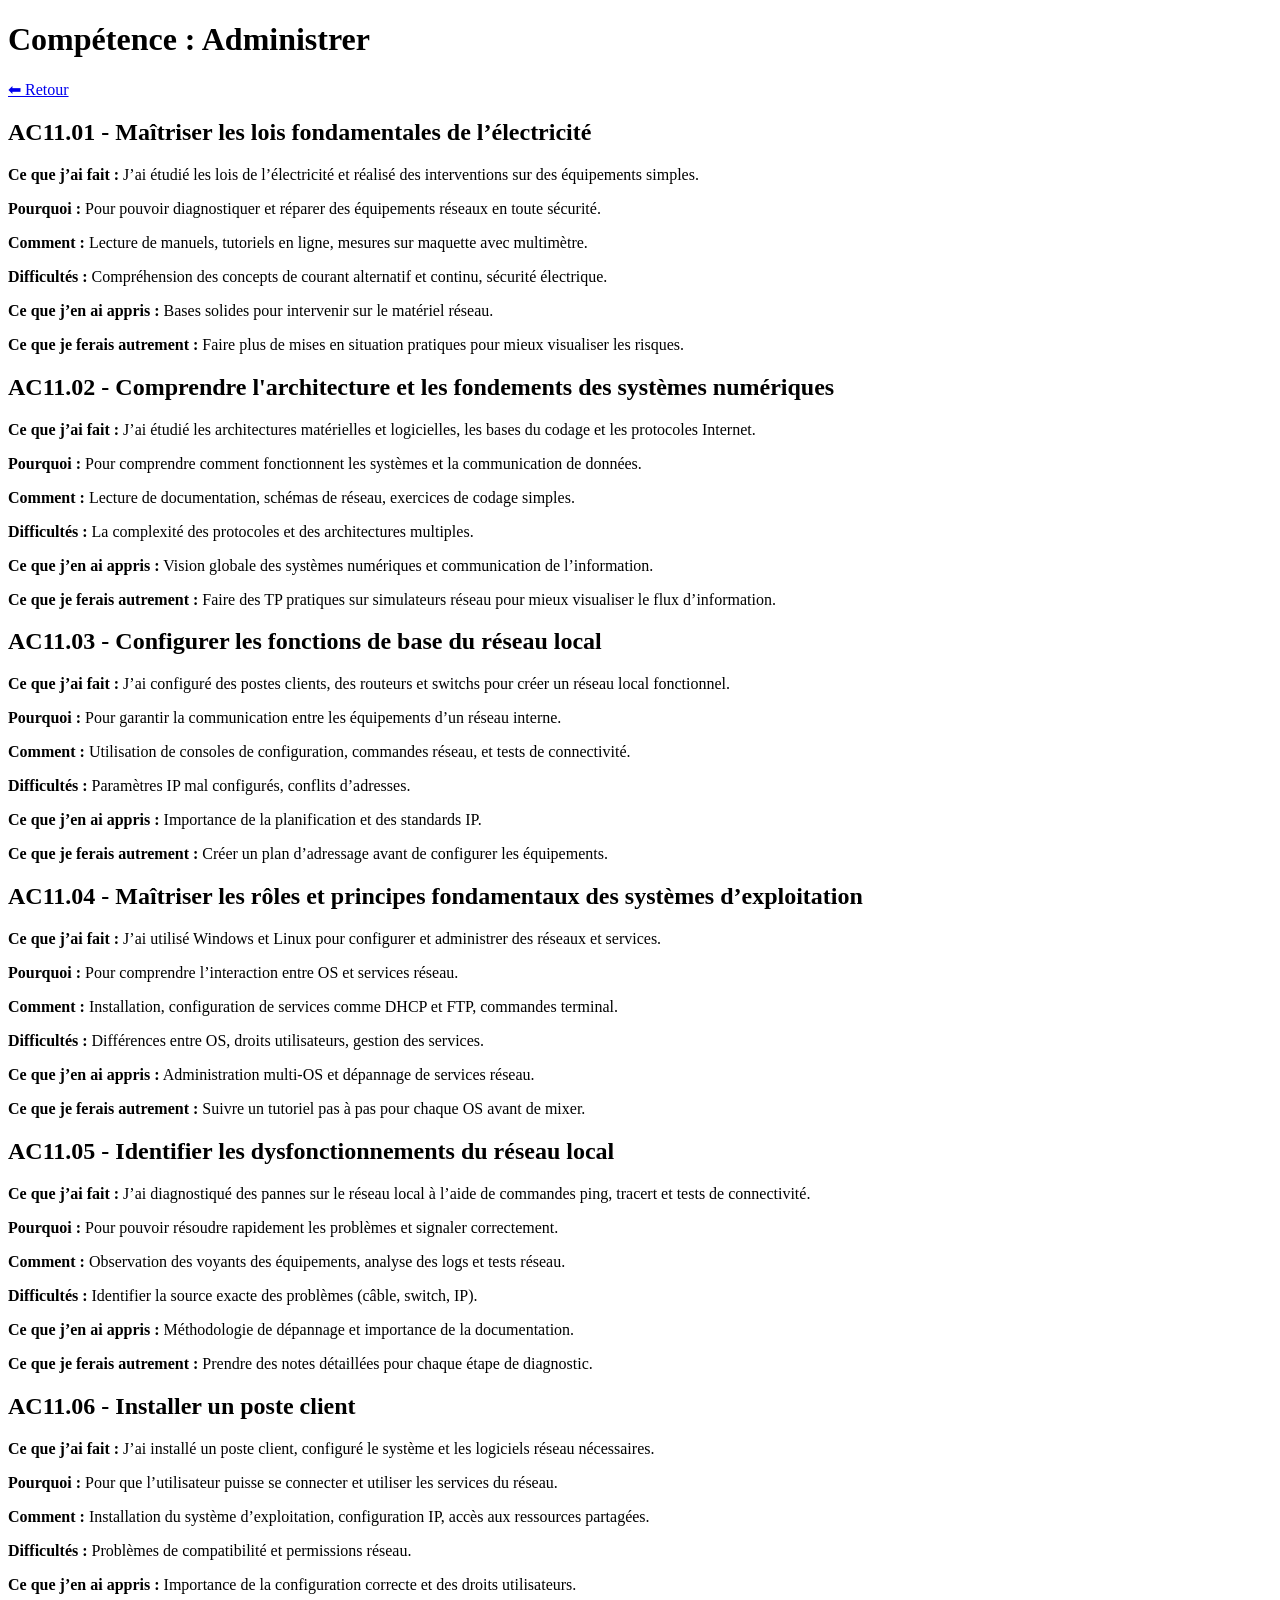
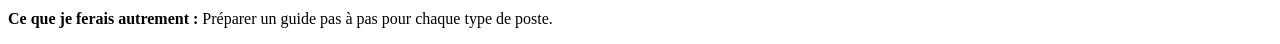
==== administrer.html @ 95183f0b "ouieft" ====
<!DOCTYPE html>
<html lang="fr">
<head>
<meta charset="UTF-8">
<title>Administrer</title>
<link rel="stylesheet" href="ac-style.css">
</head>
<body>

<!-- Bulles décoratives flottantes -->
<div class="side-bubble side-bubble1"></div>
<div class="side-bubble side-bubble2"></div>
<div class="side-bubble side-bubble3"></div>
<div class="side-bubble side-bubble4"></div>

<header>
    <h1>Compétence : Administrer</h1>
</header>

<a href="index.html" class="back">⬅ Retour</a>

<div class="container">

    <div class="ac" onclick="toggleAC(this)">
        <h2>AC11.01 - Maîtriser les lois fondamentales de l’électricité</h2>
        <div class="ac-content">
            <p><b>Ce que j’ai fait :</b> J’ai étudié les lois de l’électricité et réalisé des interventions sur des équipements simples.</p>
            <p><b>Pourquoi :</b> Pour pouvoir diagnostiquer et réparer des équipements réseaux en toute sécurité.</p>
            <p><b>Comment :</b> Lecture de manuels, tutoriels en ligne, mesures sur maquette avec multimètre.</p>
            <p><b>Difficultés :</b> Compréhension des concepts de courant alternatif et continu, sécurité électrique.</p>
            <p><b>Ce que j’en ai appris :</b> Bases solides pour intervenir sur le matériel réseau.</p>
            <p><b>Ce que je ferais autrement :</b> Faire plus de mises en situation pratiques pour mieux visualiser les risques.</p>
        </div>
    </div>

    <div class="ac" onclick="toggleAC(this)">
        <h2>AC11.02 - Comprendre l'architecture et les fondements des systèmes numériques</h2>
        <div class="ac-content">
            <p><b>Ce que j’ai fait :</b> J’ai étudié les architectures matérielles et logicielles, les bases du codage et les protocoles Internet.</p>
            <p><b>Pourquoi :</b> Pour comprendre comment fonctionnent les systèmes et la communication de données.</p>
            <p><b>Comment :</b> Lecture de documentation, schémas de réseau, exercices de codage simples.</p>
            <p><b>Difficultés :</b> La complexité des protocoles et des architectures multiples.</p>
            <p><b>Ce que j’en ai appris :</b> Vision globale des systèmes numériques et communication de l’information.</p>
            <p><b>Ce que je ferais autrement :</b> Faire des TP pratiques sur simulateurs réseau pour mieux visualiser le flux d’information.</p>
        </div>
    </div>

    <div class="ac" onclick="toggleAC(this)">
        <h2>AC11.03 - Configurer les fonctions de base du réseau local</h2>
        <div class="ac-content">
            <p><b>Ce que j’ai fait :</b> J’ai configuré des postes clients, des routeurs et switchs pour créer un réseau local fonctionnel.</p>
            <p><b>Pourquoi :</b> Pour garantir la communication entre les équipements d’un réseau interne.</p>
            <p><b>Comment :</b> Utilisation de consoles de configuration, commandes réseau, et tests de connectivité.</p>
            <p><b>Difficultés :</b> Paramètres IP mal configurés, conflits d’adresses.</p>
            <p><b>Ce que j’en ai appris :</b> Importance de la planification et des standards IP.</p>
            <p><b>Ce que je ferais autrement :</b> Créer un plan d’adressage avant de configurer les équipements.</p>
        </div>
    </div>

    <div class="ac" onclick="toggleAC(this)">
        <h2>AC11.04 - Maîtriser les rôles et principes fondamentaux des systèmes d’exploitation</h2>
        <div class="ac-content">
            <p><b>Ce que j’ai fait :</b> J’ai utilisé Windows et Linux pour configurer et administrer des réseaux et services.</p>
            <p><b>Pourquoi :</b> Pour comprendre l’interaction entre OS et services réseau.</p>
            <p><b>Comment :</b> Installation, configuration de services comme DHCP et FTP, commandes terminal.</p>
            <p><b>Difficultés :</b> Différences entre OS, droits utilisateurs, gestion des services.</p>
            <p><b>Ce que j’en ai appris :</b> Administration multi-OS et dépannage de services réseau.</p>
            <p><b>Ce que je ferais autrement :</b> Suivre un tutoriel pas à pas pour chaque OS avant de mixer.</p>
        </div>
    </div>

    <div class="ac" onclick="toggleAC(this)">
        <h2>AC11.05 - Identifier les dysfonctionnements du réseau local</h2>
        <div class="ac-content">
            <p><b>Ce que j’ai fait :</b> J’ai diagnostiqué des pannes sur le réseau local à l’aide de commandes ping, tracert et tests de connectivité.</p>
            <p><b>Pourquoi :</b> Pour pouvoir résoudre rapidement les problèmes et signaler correctement.</p>
            <p><b>Comment :</b> Observation des voyants des équipements, analyse des logs et tests réseau.</p>
            <p><b>Difficultés :</b> Identifier la source exacte des problèmes (câble, switch, IP).</p>
            <p><b>Ce que j’en ai appris :</b> Méthodologie de dépannage et importance de la documentation.</p>
            <p><b>Ce que je ferais autrement :</b> Prendre des notes détaillées pour chaque étape de diagnostic.</p>
        </div>
    </div>

    <div class="ac" onclick="toggleAC(this)">
        <h2>AC11.06 - Installer un poste client</h2>
        <div class="ac-content">
            <p><b>Ce que j’ai fait :</b> J’ai installé un poste client, configuré le système et les logiciels réseau nécessaires.</p>
            <p><b>Pourquoi :</b> Pour que l’utilisateur puisse se connecter et utiliser les services du réseau.</p>
            <p><b>Comment :</b> Installation du système d’exploitation, configuration IP, accès aux ressources partagées.</p>
            <p><b>Difficultés :</b> Problèmes de compatibilité et permissions réseau.</p>
            <p><b>Ce que j’en ai appris :</b> Importance de la configuration correcte et des droits utilisateurs.</p>
            <p><b>Ce que je ferais autrement :</b> Préparer un guide pas à pas pour chaque type de poste.</p>
        </div>
    </div>

</div>

<script>
function toggleAC(element) {
    element.classList.toggle("active");
}
</script>

</body>
</html>
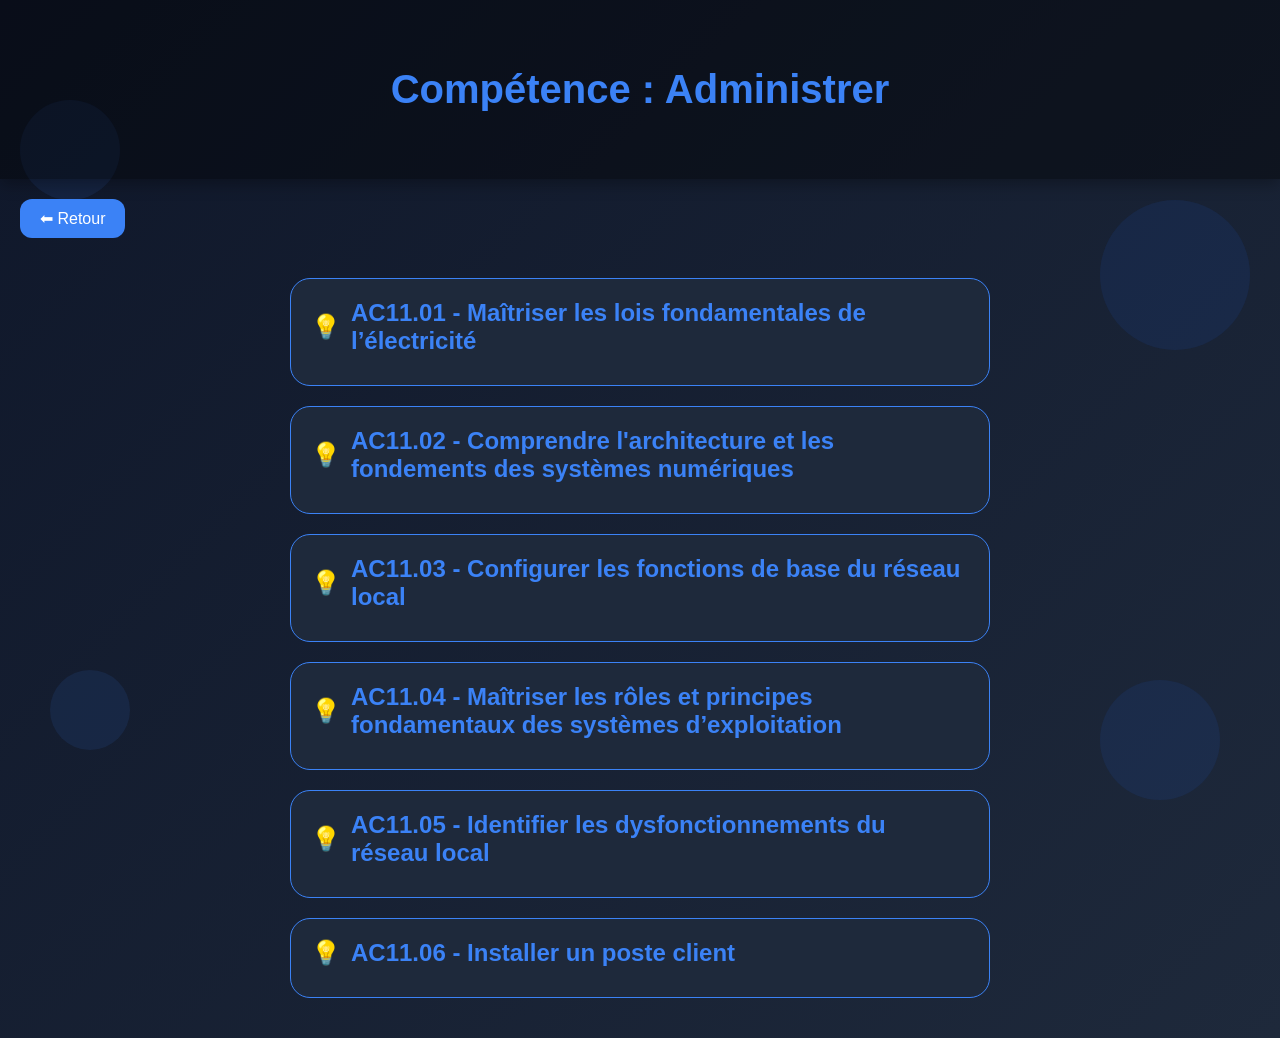
==== commit ae6b393b: "oui" ====
--- a/administrer.html
+++ b/administrer.html
@@ -3,7 +3,7 @@
 <head>
 <meta charset="UTF-8">
 <title>Administrer</title>
-<link rel="stylesheet" href="ac-style.css">
+<link rel="stylesheet" href="/assets/css/ac-style.css">
 </head>
 <body>
 
--- a/assets/css/ac-style.css
+++ b/assets/css/ac-style.css
@@ -0,0 +1,81 @@
+/* === GENERAL === */
+body {
+    font-family: 'Segoe UI', Arial, sans-serif;
+    background: linear-gradient(135deg, #0f172a, #1e293b);
+    color: #fff;
+    margin: 0;
+    padding: 0;
+    position: relative;
+    overflow-x: hidden;
+}
+
+/* DECORATION FLOTTANTE */
+.side-bubble {
+    position: fixed;
+    border-radius: 50%;
+    opacity: 0.1;
+    z-index: 0;
+    pointer-events: none;
+}
+
+.side-bubble1 { width: 100px; height: 100px; left: 20px; top: 100px; background: #3b82f6; }
+.side-bubble2 { width: 150px; height: 150px; right: 30px; top: 200px; background: #2563eb; }
+.side-bubble3 { width: 80px; height: 80px; left: 50px; bottom: 150px; background: #3b82f6; }
+.side-bubble4 { width: 120px; height: 120px; right: 60px; bottom: 100px; background: #2563eb; }
+
+/* HEADER */
+header {
+    text-align: center;
+    padding: 40px 20px;
+    background: rgba(0,0,0,0.4);
+    box-shadow: 0 5px 15px rgba(0,0,0,0.3);
+    position: relative;
+    z-index: 1;
+}
+header h1 {
+    font-size: 2.5em;
+    color: #3b82f6;
+}
+
+/* BOUTON RETOUR */
+.back {
+    display: inline-block;
+    margin: 20px;
+    padding: 10px 20px;
+    background: #3b82f6;
+    color: white;
+    text-decoration: none;
+    border-radius: 12px;
+    transition: 0.3s;
+    position: relative;
+    z-index: 1;
+}
+.back:hover { background: #2563eb; transform: scale(1.05); }
+
+/* CONTENEUR */
+.container { max-width: 700px; margin: auto; padding: 20px; position: relative; z-index: 1; }
+
+/* CARTES AC */
+.ac {
+    background: #1e293b;
+    border-radius: 20px;
+    padding: 20px;
+    margin-bottom: 20px;
+    cursor: pointer;
+    transition: transform 0.3s, box-shadow 0.3s, background 0.3s;
+    border: 1px solid #3b82f6;
+    position: relative;
+    z-index: 1;
+}
+.ac:hover { transform: translateY(-5px); box-shadow: 0 10px 20px rgba(59,130,246,0.5); background: #273449; }
+
+/* TITRE AC avec icône */
+.ac h2 { color: #3b82f6; font-size: 1.5em; margin: 0; display: flex; align-items: center; }
+.ac h2::before { content: "💡"; margin-right: 10px; }
+
+/* CONTENU CACHÉ */
+.ac-content { max-height: 0; overflow: hidden; transition: max-height 0.5s ease, padding 0.3s ease; margin-top: 10px; padding-left: 10px; }
+.ac.active .ac-content { max-height: 1000px; padding-top: 15px; }
+
+/* TEXTE CONTENU */
+.ac-content p { margin: 8px 0; line-height: 1.4; border-left: 3px solid #3b82f6; padding-left: 10px; }
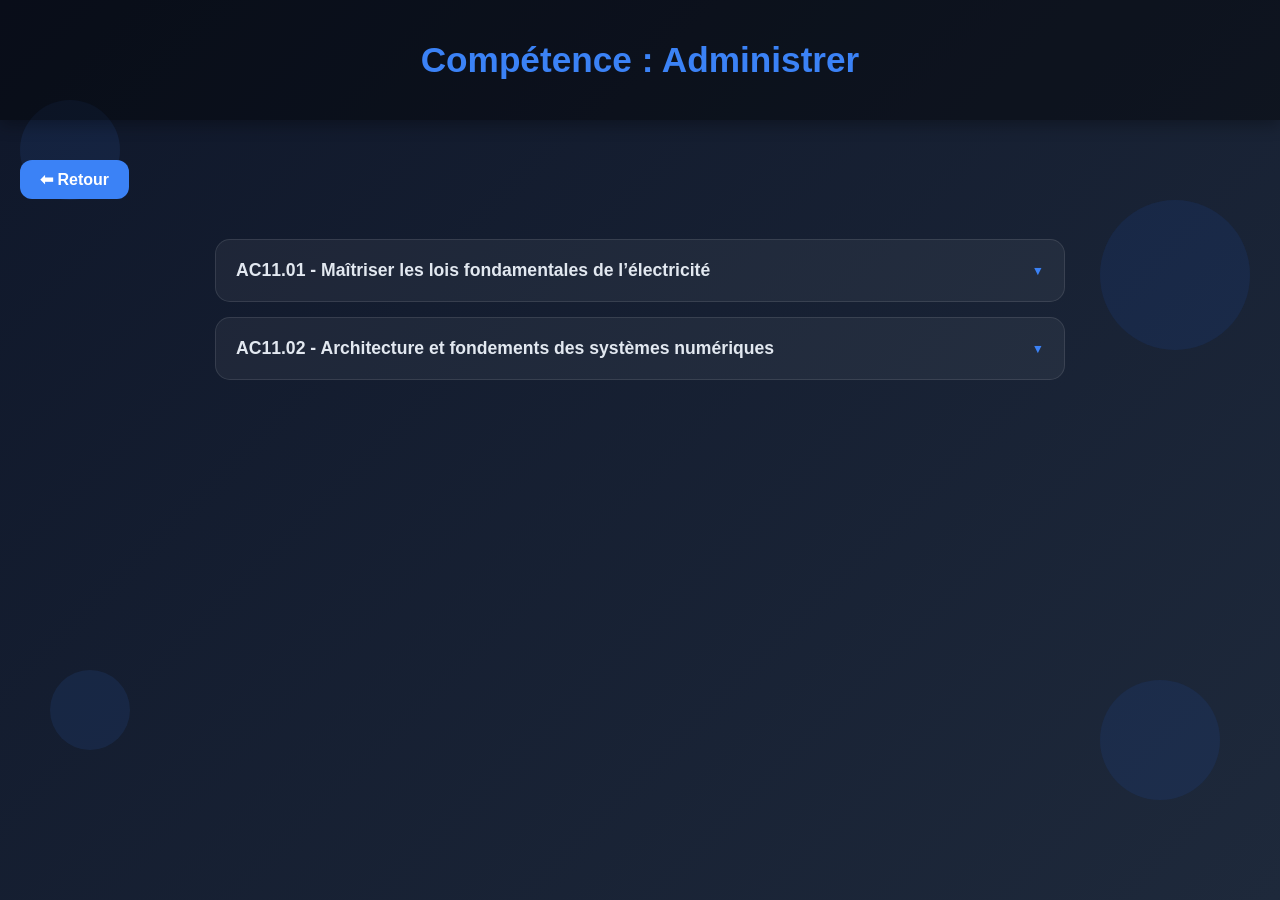
==== commit 97d21437: "oui" ====
--- a/administrer.html
+++ b/administrer.html
@@ -1,13 +1,13 @@
 <!DOCTYPE html>
 <html lang="fr">
 <head>
-<meta charset="UTF-8">
-<title>Administrer</title>
-<link rel="stylesheet" href="/assets/css/ac-style.css">
+    <meta charset="UTF-8">
+    <meta name="viewport" content="width=device-width, initial-scale=1.0">
+    <title>Administrer - Compétences</title>
+    <link rel="stylesheet" href="/assets/css/ac-style.css">
 </head>
 <body>
 
-<!-- Bulles décoratives flottantes -->
 <div class="side-bubble side-bubble1"></div>
 <div class="side-bubble side-bubble2"></div>
 <div class="side-bubble side-bubble3"></div>
@@ -34,69 +34,24 @@
     </div>
 
     <div class="ac" onclick="toggleAC(this)">
-        <h2>AC11.02 - Comprendre l'architecture et les fondements des systèmes numériques</h2>
+        <h2>AC11.02 - Architecture et fondements des systèmes numériques</h2>
         <div class="ac-content">
             <p><b>Ce que j’ai fait :</b> J’ai étudié les architectures matérielles et logicielles, les bases du codage et les protocoles Internet.</p>
             <p><b>Pourquoi :</b> Pour comprendre comment fonctionnent les systèmes et la communication de données.</p>
             <p><b>Comment :</b> Lecture de documentation, schémas de réseau, exercices de codage simples.</p>
             <p><b>Difficultés :</b> La complexité des protocoles et des architectures multiples.</p>
             <p><b>Ce que j’en ai appris :</b> Vision globale des systèmes numériques et communication de l’information.</p>
-            <p><b>Ce que je ferais autrement :</b> Faire des TP pratiques sur simulateurs réseau pour mieux visualiser le flux d’information.</p>
         </div>
     </div>
 
-    <div class="ac" onclick="toggleAC(this)">
-        <h2>AC11.03 - Configurer les fonctions de base du réseau local</h2>
-        <div class="ac-content">
-            <p><b>Ce que j’ai fait :</b> J’ai configuré des postes clients, des routeurs et switchs pour créer un réseau local fonctionnel.</p>
-            <p><b>Pourquoi :</b> Pour garantir la communication entre les équipements d’un réseau interne.</p>
-            <p><b>Comment :</b> Utilisation de consoles de configuration, commandes réseau, et tests de connectivité.</p>
-            <p><b>Difficultés :</b> Paramètres IP mal configurés, conflits d’adresses.</p>
-            <p><b>Ce que j’en ai appris :</b> Importance de la planification et des standards IP.</p>
-            <p><b>Ce que je ferais autrement :</b> Créer un plan d’adressage avant de configurer les équipements.</p>
-        </div>
     </div>
-
-    <div class="ac" onclick="toggleAC(this)">
-        <h2>AC11.04 - Maîtriser les rôles et principes fondamentaux des systèmes d’exploitation</h2>
-        <div class="ac-content">
-            <p><b>Ce que j’ai fait :</b> J’ai utilisé Windows et Linux pour configurer et administrer des réseaux et services.</p>
-            <p><b>Pourquoi :</b> Pour comprendre l’interaction entre OS et services réseau.</p>
-            <p><b>Comment :</b> Installation, configuration de services comme DHCP et FTP, commandes terminal.</p>
-            <p><b>Difficultés :</b> Différences entre OS, droits utilisateurs, gestion des services.</p>
-            <p><b>Ce que j’en ai appris :</b> Administration multi-OS et dépannage de services réseau.</p>
-            <p><b>Ce que je ferais autrement :</b> Suivre un tutoriel pas à pas pour chaque OS avant de mixer.</p>
-        </div>
-    </div>
-
-    <div class="ac" onclick="toggleAC(this)">
-        <h2>AC11.05 - Identifier les dysfonctionnements du réseau local</h2>
-        <div class="ac-content">
-            <p><b>Ce que j’ai fait :</b> J’ai diagnostiqué des pannes sur le réseau local à l’aide de commandes ping, tracert et tests de connectivité.</p>
-            <p><b>Pourquoi :</b> Pour pouvoir résoudre rapidement les problèmes et signaler correctement.</p>
-            <p><b>Comment :</b> Observation des voyants des équipements, analyse des logs et tests réseau.</p>
-            <p><b>Difficultés :</b> Identifier la source exacte des problèmes (câble, switch, IP).</p>
-            <p><b>Ce que j’en ai appris :</b> Méthodologie de dépannage et importance de la documentation.</p>
-            <p><b>Ce que je ferais autrement :</b> Prendre des notes détaillées pour chaque étape de diagnostic.</p>
-        </div>
-    </div>
-
-    <div class="ac" onclick="toggleAC(this)">
-        <h2>AC11.06 - Installer un poste client</h2>
-        <div class="ac-content">
-            <p><b>Ce que j’ai fait :</b> J’ai installé un poste client, configuré le système et les logiciels réseau nécessaires.</p>
-            <p><b>Pourquoi :</b> Pour que l’utilisateur puisse se connecter et utiliser les services du réseau.</p>
-            <p><b>Comment :</b> Installation du système d’exploitation, configuration IP, accès aux ressources partagées.</p>
-            <p><b>Difficultés :</b> Problèmes de compatibilité et permissions réseau.</p>
-            <p><b>Ce que j’en ai appris :</b> Importance de la configuration correcte et des droits utilisateurs.</p>
-            <p><b>Ce que je ferais autrement :</b> Préparer un guide pas à pas pour chaque type de poste.</p>
-        </div>
-    </div>
-
-</div>
 
 <script>
 function toggleAC(element) {
+    // Optionnel : Fermer les autres blocs quand on en ouvre un
+    // const allAc = document.querySelectorAll('.ac');
+    // allAc.forEach(ac => { if(ac !== element) ac.classList.remove('active'); });
+
     element.classList.toggle("active");
 }
 </script>
--- a/assets/css/ac-style.css
+++ b/assets/css/ac-style.css
@@ -7,6 +7,7 @@
     padding: 0;
     position: relative;
     overflow-x: hidden;
+    min-height: 100vh;
 }
 
 /* DECORATION FLOTTANTE */
@@ -17,7 +18,6 @@
     z-index: 0;
     pointer-events: none;
 }
-
 .side-bubble1 { width: 100px; height: 100px; left: 20px; top: 100px; background: #3b82f6; }
 .side-bubble2 { width: 150px; height: 150px; right: 30px; top: 200px; background: #2563eb; }
 .side-bubble3 { width: 80px; height: 80px; left: 50px; bottom: 150px; background: #3b82f6; }
@@ -31,10 +31,12 @@
     box-shadow: 0 5px 15px rgba(0,0,0,0.3);
     position: relative;
     z-index: 1;
+    margin-bottom: 20px;
 }
 header h1 {
-    font-size: 2.5em;
+    font-size: 2.2em;
     color: #3b82f6;
+    margin: 0;
 }
 
 /* BOUTON RETOUR */
@@ -49,33 +51,101 @@
     transition: 0.3s;
     position: relative;
     z-index: 1;
+    font-weight: bold;
 }
 .back:hover { background: #2563eb; transform: scale(1.05); }
 
 /* CONTENEUR */
-.container { max-width: 700px; margin: auto; padding: 20px; position: relative; z-index: 1; }
+.container { 
+    max-width: 850px; 
+    margin: auto; 
+    padding: 20px; 
+    position: relative; 
+    z-index: 1; 
+}
 
-/* CARTES AC */
+/* === BLOCS AC (ACCORDÉONS) === */
 .ac {
-    background: #1e293b;
-    border-radius: 20px;
+    background: rgba(255, 255, 255, 0.05);
+    border: 1px solid rgba(255, 255, 255, 0.1);
+    border-radius: 15px;
+    margin-bottom: 15px;
+    cursor: pointer;
+    transition: all 0.3s cubic-bezier(0.4, 0, 0.2, 1);
+    overflow: hidden;
+}
+
+/* Style du titre h2 à l'intérieur du bloc */
+.ac h2 {
+    margin: 0;
     padding: 20px;
-    margin-bottom: 20px;
-    cursor: pointer;
-    transition: transform 0.3s, box-shadow 0.3s, background 0.3s;
-    border: 1px solid #3b82f6;
-    position: relative;
-    z-index: 1;
+    font-size: 1.1em;
+    color: #e2e8f0;
+    display: flex;
+    justify-content: space-between;
+    align-items: center;
+    transition: color 0.3s;
 }
-.ac:hover { transform: translateY(-5px); box-shadow: 0 10px 20px rgba(59,130,246,0.5); background: #273449; }
 
-/* TITRE AC avec icône */
-.ac h2 { color: #3b82f6; font-size: 1.5em; margin: 0; display: flex; align-items: center; }
-.ac h2::before { content: "💡"; margin-right: 10px; }
+/* Flèche décorative */
+.ac h2::after {
+    content: '▼';
+    font-size: 0.7em;
+    transition: transform 0.3s;
+    color: #3b82f6;
+}
+
+/* Hover sur le bloc */
+.ac:hover {
+    background: rgba(59, 130, 246, 0.12);
+    border-color: rgba(59, 130, 246, 0.5);
+    transform: translateY(-2px);
+}
+
+/* État Actif */
+.ac.active {
+    background: rgba(15, 23, 42, 0.6);
+    border-color: #3b82f6;
+    box-shadow: 0 10px 25px rgba(0,0,0,0.4);
+}
+
+.ac.active h2 {
+    color: #3b82f6;
+}
+
+.ac.active h2::after {
+    transform: rotate(180deg);
+}
 
 /* CONTENU CACHÉ */
-.ac-content { max-height: 0; overflow: hidden; transition: max-height 0.5s ease, padding 0.3s ease; margin-top: 10px; padding-left: 10px; }
-.ac.active .ac-content { max-height: 1000px; padding-top: 15px; }
+.ac-content {
+    max-height: 0;
+    overflow: hidden;
+    transition: max-height 0.5s ease-in-out, padding 0.3s ease;
+    padding: 0 20px; /* Pas de padding vertical quand c'est fermé */
+}
 
-/* TEXTE CONTENU */
-.ac-content p { margin: 8px 0; line-height: 1.4; border-left: 3px solid #3b82f6; padding-left: 10px; }+/* Quand le contenu est révélé */
+.ac.active .ac-content {
+    max-height: 1000px;
+    padding: 10px 20px 25px 20px;
+}
+
+/* Lignes de texte intérieures */
+.ac-content p {
+    margin: 10px 0;
+    line-height: 1.6;
+    background: rgba(255,255,255,0.03);
+    border-radius: 8px;
+    padding: 12px 15px;
+    border-left: 4px solid #3b82f6;
+    transition: background 0.3s;
+}
+
+.ac-content p:hover {
+    background: rgba(59,130,246,0.1);
+}
+
+.ac-content p b {
+    color: #60a5fa;
+}
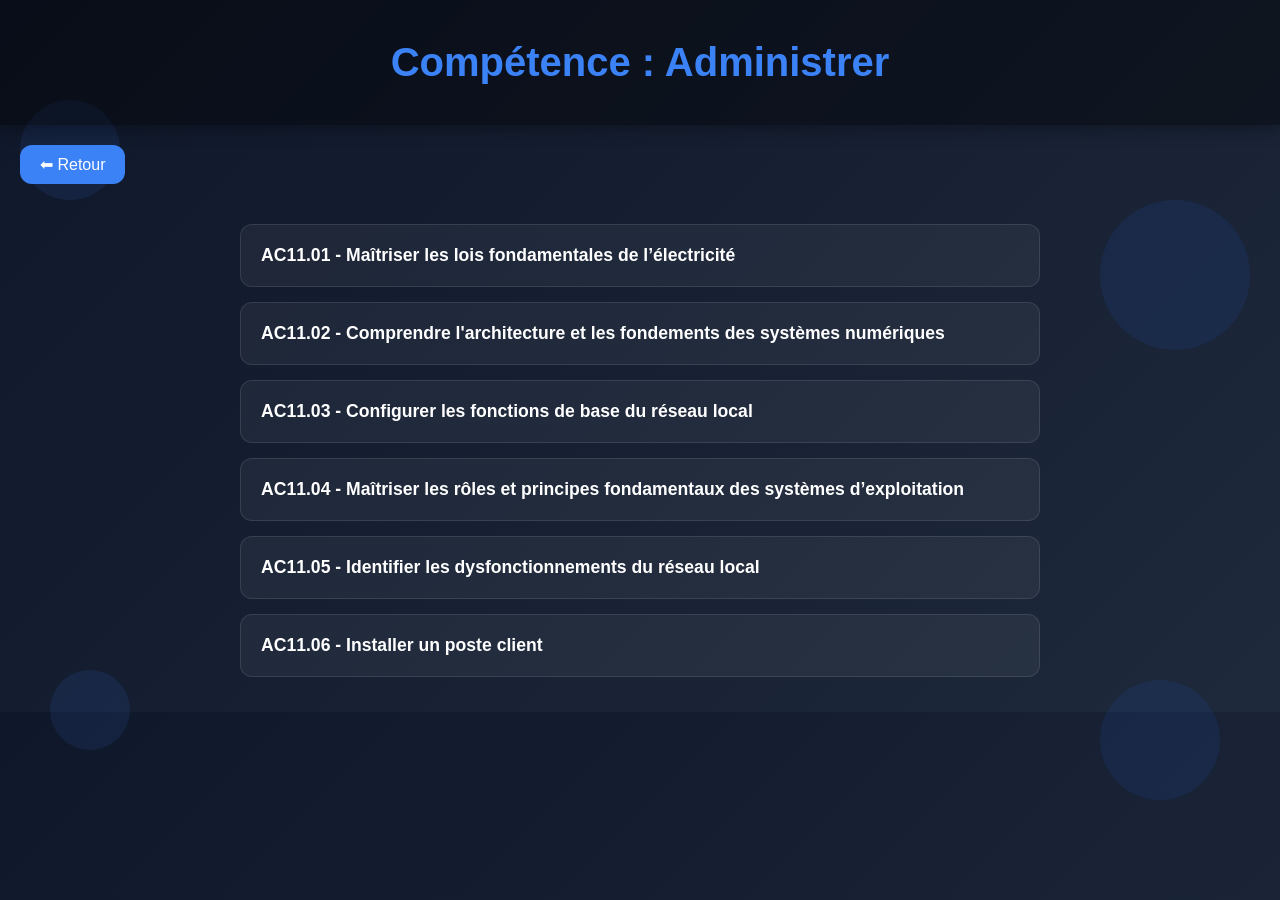
==== commit 66c6243a: "oui" ====
--- a/administrer.html
+++ b/administrer.html
@@ -2,8 +2,7 @@
 <html lang="fr">
 <head>
     <meta charset="UTF-8">
-    <meta name="viewport" content="width=device-width, initial-scale=1.0">
-    <title>Administrer - Compétences</title>
+    <title>Administrer</title>
     <link rel="stylesheet" href="/assets/css/ac-style.css">
 </head>
 <body>
@@ -34,24 +33,69 @@
     </div>
 
     <div class="ac" onclick="toggleAC(this)">
-        <h2>AC11.02 - Architecture et fondements des systèmes numériques</h2>
+        <h2>AC11.02 - Comprendre l'architecture et les fondements des systèmes numériques</h2>
         <div class="ac-content">
             <p><b>Ce que j’ai fait :</b> J’ai étudié les architectures matérielles et logicielles, les bases du codage et les protocoles Internet.</p>
             <p><b>Pourquoi :</b> Pour comprendre comment fonctionnent les systèmes et la communication de données.</p>
             <p><b>Comment :</b> Lecture de documentation, schémas de réseau, exercices de codage simples.</p>
             <p><b>Difficultés :</b> La complexité des protocoles et des architectures multiples.</p>
             <p><b>Ce que j’en ai appris :</b> Vision globale des systèmes numériques et communication de l’information.</p>
+            <p><b>Ce que je ferais autrement :</b> Faire des TP pratiques sur simulateurs réseau pour mieux visualiser le flux d’information.</p>
         </div>
     </div>
 
+    <div class="ac" onclick="toggleAC(this)">
+        <h2>AC11.03 - Configurer les fonctions de base du réseau local</h2>
+        <div class="ac-content">
+            <p><b>Ce que j’ai fait :</b> J’ai configuré des postes clients, des routeurs et switchs pour créer un réseau local fonctionnel.</p>
+            <p><b>Pourquoi :</b> Pour garantir la communication entre les équipements d’un réseau interne.</p>
+            <p><b>Comment :</b> Utilisation de consoles de configuration, commandes réseau, et tests de connectivité.</p>
+            <p><b>Difficultés :</b> Paramètres IP mal configurés, conflits d’adresses.</p>
+            <p><b>Ce que j’en ai appris :</b> Importance de la planification et des standards IP.</p>
+            <p><b>Ce que je ferais autrement :</b> Créer un plan d’adressage avant de configurer les équipements.</p>
+        </div>
     </div>
+
+    <div class="ac" onclick="toggleAC(this)">
+        <h2>AC11.04 - Maîtriser les rôles et principes fondamentaux des systèmes d’exploitation</h2>
+        <div class="ac-content">
+            <p><b>Ce que j’ai fait :</b> J’ai utilisé Windows et Linux pour configurer et administrer des réseaux et services.</p>
+            <p><b>Pourquoi :</b> Pour comprendre l’interaction entre OS et services réseau.</p>
+            <p><b>Comment :</b> Installation, configuration de services comme DHCP et FTP, commandes terminal.</p>
+            <p><b>Difficultés :</b> Différences entre OS, droits utilisateurs, gestion des services.</p>
+            <p><b>Ce que j’en ai appris :</b> Administration multi-OS et dépannage de services réseau.</p>
+            <p><b>Ce que je ferais autrement :</b> Suivre un tutoriel pas à pas pour chaque OS avant de mixer.</p>
+        </div>
+    </div>
+
+    <div class="ac" onclick="toggleAC(this)">
+        <h2>AC11.05 - Identifier les dysfonctionnements du réseau local</h2>
+        <div class="ac-content">
+            <p><b>Ce que j’ai fait :</b> J’ai diagnostiqué des pannes sur le réseau local à l’aide de commandes ping, tracert et tests de connectivité.</p>
+            <p><b>Pourquoi :</b> Pour pouvoir résoudre rapidement les problèmes et signaler correctement.</p>
+            <p><b>Comment :</b> Observation des voyants des équipements, analyse des logs et tests réseau.</p>
+            <p><b>Difficultés :</b> Identifier la source exacte des problèmes (câble, switch, IP).</p>
+            <p><b>Ce que j’en ai appris :</b> Méthodologie de dépannage et importance de la documentation.</p>
+            <p><b>Ce que je ferais autrement :</b> Prendre des notes détaillées pour chaque étape de diagnostic.</p>
+        </div>
+    </div>
+
+    <div class="ac" onclick="toggleAC(this)">
+        <h2>AC11.06 - Installer un poste client</h2>
+        <div class="ac-content">
+            <p><b>Ce que j’ai fait :</b> J’ai installé un poste client, configuré le système et les logiciels réseau nécessaires.</p>
+            <p><b>Pourquoi :</b> Pour que l’utilisateur puisse se connecter et utiliser les services du réseau.</p>
+            <p><b>Comment :</b> Installation du système d’exploitation, configuration IP, accès aux ressources partagées.</p>
+            <p><b>Difficultés :</b> Problèmes de compatibilité et permissions réseau.</p>
+            <p><b>Ce que j’en ai appris :</b> Importance de la configuration correcte et des droits utilisateurs.</p>
+            <p><b>Ce que je ferais autrement :</b> Préparer un guide pas à pas pour chaque type de poste.</p>
+        </div>
+    </div>
+
+</div>
 
 <script>
 function toggleAC(element) {
-    // Optionnel : Fermer les autres blocs quand on en ouvre un
-    // const allAc = document.querySelectorAll('.ac');
-    // allAc.forEach(ac => { if(ac !== element) ac.classList.remove('active'); });
-
     element.classList.toggle("active");
 }
 </script>
--- a/assets/css/ac-style.css
+++ b/assets/css/ac-style.css
@@ -7,7 +7,6 @@
     padding: 0;
     position: relative;
     overflow-x: hidden;
-    min-height: 100vh;
 }
 
 /* DECORATION FLOTTANTE */
@@ -31,13 +30,8 @@
     box-shadow: 0 5px 15px rgba(0,0,0,0.3);
     position: relative;
     z-index: 1;
-    margin-bottom: 20px;
 }
-header h1 {
-    font-size: 2.2em;
-    color: #3b82f6;
-    margin: 0;
-}
+header h1 { font-size: 2.5em; color: #3b82f6; margin: 0; }
 
 /* BOUTON RETOUR */
 .back {
@@ -51,101 +45,66 @@
     transition: 0.3s;
     position: relative;
     z-index: 1;
-    font-weight: bold;
 }
 .back:hover { background: #2563eb; transform: scale(1.05); }
 
 /* CONTENEUR */
-.container { 
-    max-width: 850px; 
-    margin: auto; 
-    padding: 20px; 
-    position: relative; 
-    z-index: 1; 
+.container { max-width: 800px; margin: auto; padding: 20px; position: relative; z-index: 1; }
+
+/* === NOUVEAU STYLE POUR LES BLOCS AC === */
+.ac {
+    background: rgba(255, 255, 255, 0.05); /* Fond du bloc */
+    border: 1px solid rgba(255, 255, 255, 0.1); /* Bordure discrète */
+    border-radius: 12px;
+    margin-bottom: 15px; /* Espace entre les blocs */
+    cursor: pointer;
+    transition: all 0.3s ease;
 }
 
-/* === BLOCS AC (ACCORDÉONS) === */
-.ac {
-    background: rgba(255, 255, 255, 0.05);
-    border: 1px solid rgba(255, 255, 255, 0.1);
-    border-radius: 15px;
-    margin-bottom: 15px;
-    cursor: pointer;
-    transition: all 0.3s cubic-bezier(0.4, 0, 0.2, 1);
-    overflow: hidden;
-}
-
-/* Style du titre h2 à l'intérieur du bloc */
+/* Titres H2 transformés en entêtes de blocs */
 .ac h2 {
+    font-size: 1.1em;
     margin: 0;
     padding: 20px;
-    font-size: 1.1em;
-    color: #e2e8f0;
-    display: flex;
-    justify-content: space-between;
-    align-items: center;
+    color: #fff;
     transition: color 0.3s;
 }
 
-/* Flèche décorative */
-.ac h2::after {
-    content: '▼';
-    font-size: 0.7em;
-    transition: transform 0.3s;
-    color: #3b82f6;
+/* Effet au survol du bloc entier */
+.ac:hover {
+    background: rgba(59, 130, 246, 0.15); /* Devient bleuté au survol */
+    border-color: #3b82f6;
+    transform: translateX(5px); /* Petit décalage vers la droite */
 }
 
-/* Hover sur le bloc */
-.ac:hover {
-    background: rgba(59, 130, 246, 0.12);
-    border-color: rgba(59, 130, 246, 0.5);
-    transform: translateY(-2px);
+/* État quand le bloc est ouvert */
+.ac.active {
+    border-color: #3b82f6;
+    background: rgba(59, 130, 246, 0.05);
 }
-
-/* État Actif */
-.ac.active {
-    background: rgba(15, 23, 42, 0.6);
-    border-color: #3b82f6;
-    box-shadow: 0 10px 25px rgba(0,0,0,0.4);
-}
-
-.ac.active h2 {
-    color: #3b82f6;
-}
-
-.ac.active h2::after {
-    transform: rotate(180deg);
-}
+.ac.active h2 { color: #3b82f6; }
 
 /* CONTENU CACHÉ */
 .ac-content {
     max-height: 0;
     overflow: hidden;
-    transition: max-height 0.5s ease-in-out, padding 0.3s ease;
-    padding: 0 20px; /* Pas de padding vertical quand c'est fermé */
+    transition: max-height 0.5s ease, padding 0.3s ease;
+    padding: 0 20px; /* Pas de padding vertical si fermé */
 }
 
-/* Quand le contenu est révélé */
 .ac.active .ac-content {
     max-height: 1000px;
-    padding: 10px 20px 25px 20px;
+    padding-bottom: 20px; /* Ajoute de l'espace en bas une fois ouvert */
 }
 
-/* Lignes de texte intérieures */
+/* Style des paragraphes intérieurs */
 .ac-content p {
     margin: 10px 0;
-    line-height: 1.6;
-    background: rgba(255,255,255,0.03);
+    line-height: 1.5;
+    border-left: 4px solid #3b82f6;
+    background: rgba(255,255,255,0.05);
     border-radius: 8px;
-    padding: 12px 15px;
-    border-left: 4px solid #3b82f6;
-    transition: background 0.3s;
+    padding: 10px 15px;
 }
 
-.ac-content p:hover {
-    background: rgba(59,130,246,0.1);
-}
-
-.ac-content p b {
-    color: #60a5fa;
-}+.ac-content p b { color: #60a5fa; }
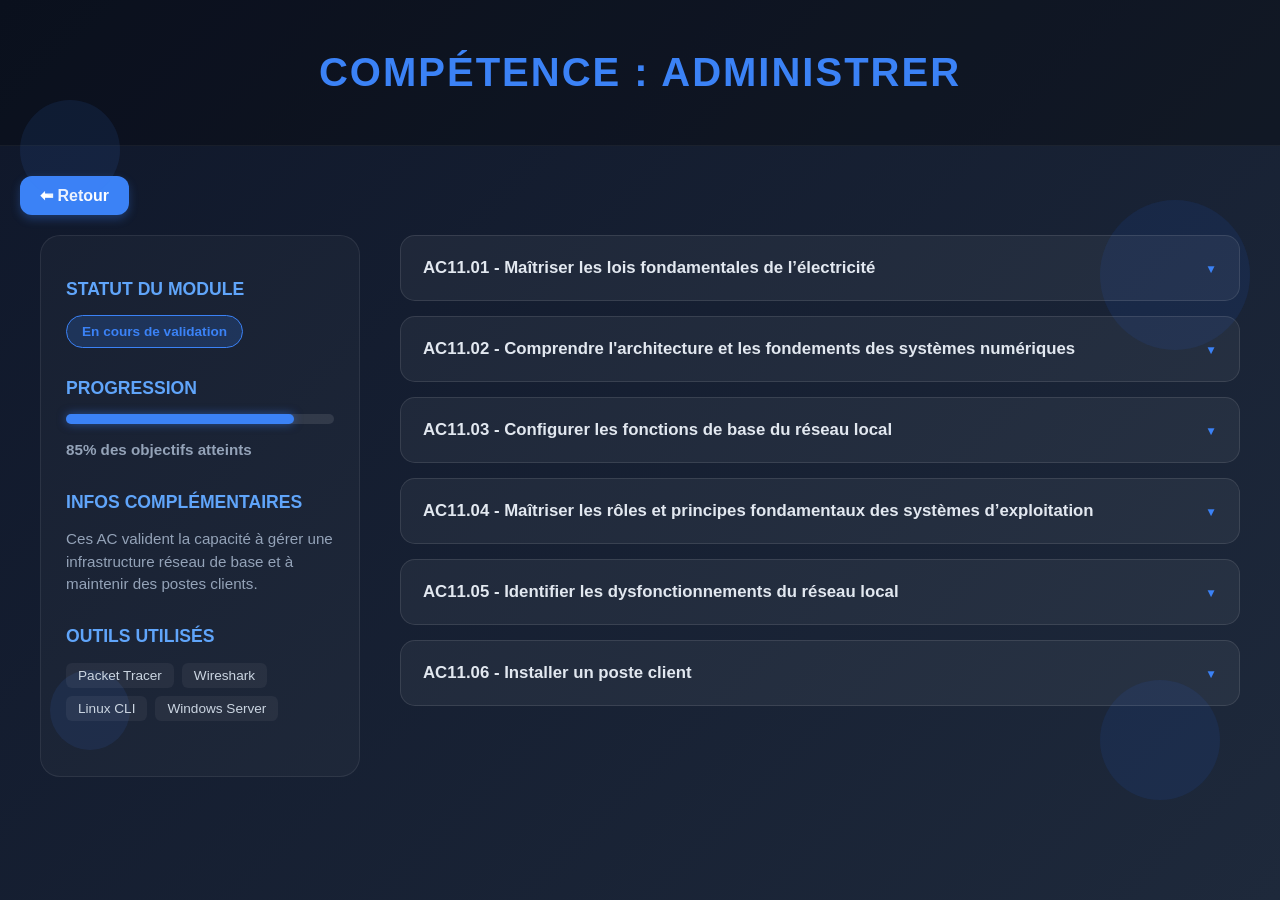
==== commit ce558fcc: "oui" ====
--- a/administrer.html
+++ b/administrer.html
@@ -2,7 +2,8 @@
 <html lang="fr">
 <head>
     <meta charset="UTF-8">
-    <title>Administrer</title>
+    <meta name="viewport" content="width=device-width, initial-scale=1.0">
+    <title>Compétence : Administrer</title>
     <link rel="stylesheet" href="/assets/css/ac-style.css">
 </head>
 <body>
@@ -19,79 +20,114 @@
 <a href="index.html" class="back">⬅ Retour</a>
 
 <div class="container">
+    <div class="main-wrapper">
+        
+        <aside class="sidebar">
+            <div class="sidebar-block">
+                <h3>Statut du Module</h3>
+                <div class="status-badge">En cours de validation</div>
+            </div>
 
-    <div class="ac" onclick="toggleAC(this)">
-        <h2>AC11.01 - Maîtriser les lois fondamentales de l’électricité</h2>
-        <div class="ac-content">
-            <p><b>Ce que j’ai fait :</b> J’ai étudié les lois de l’électricité et réalisé des interventions sur des équipements simples.</p>
-            <p><b>Pourquoi :</b> Pour pouvoir diagnostiquer et réparer des équipements réseaux en toute sécurité.</p>
-            <p><b>Comment :</b> Lecture de manuels, tutoriels en ligne, mesures sur maquette avec multimètre.</p>
-            <p><b>Difficultés :</b> Compréhension des concepts de courant alternatif et continu, sécurité électrique.</p>
-            <p><b>Ce que j’en ai appris :</b> Bases solides pour intervenir sur le matériel réseau.</p>
-            <p><b>Ce que je ferais autrement :</b> Faire plus de mises en situation pratiques pour mieux visualiser les risques.</p>
-        </div>
+            <div class="sidebar-block">
+                <h3>Progression</h3>
+                <div class="progress-container">
+                    <div class="progress-bar" style="width: 85%;"></div>
+                </div>
+                <p class="progress-text">85% des objectifs atteints</p>
+            </div>
+
+            <div class="sidebar-block">
+                <h3>Infos Complémentaires</h3>
+                <p>Ces AC valident la capacité à gérer une infrastructure réseau de base et à maintenir des postes clients.</p>
+            </div>
+
+            <div class="sidebar-block">
+                <h3>Outils utilisés</h3>
+                <ul class="tags">
+                    <li>Packet Tracer</li>
+                    <li>Wireshark</li>
+                    <li>Linux CLI</li>
+                    <li>Windows Server</li>
+                </ul>
+            </div>
+        </aside>
+
+        <main class="content">
+
+            <div class="ac" onclick="toggleAC(this)">
+                <h2>AC11.01 - Maîtriser les lois fondamentales de l’électricité</h2>
+                <div class="ac-content">
+                    <p><b>Ce que j’ai fait :</b> J’ai étudié les lois de l’électricité et réalisé des interventions sur des équipements simples.</p>
+                    <p><b>Pourquoi :</b> Pour pouvoir diagnostiquer et réparer des équipements réseaux en toute sécurité.</p>
+                    <p><b>Comment :</b> Lecture de manuels, tutoriels en ligne, mesures sur maquette avec multimètre.</p>
+                    <p><b>Difficultés :</b> Compréhension des concepts de courant alternatif et continu, sécurité électrique.</p>
+                    <p><b>Ce que j’en ai appris :</b> Bases solides pour intervenir sur le matériel réseau.</p>
+                    <p><b>Ce que je ferais autrement :</b> Faire plus de mises en situation pratiques pour mieux visualiser les risques.</p>
+                </div>
+            </div>
+
+            <div class="ac" onclick="toggleAC(this)">
+                <h2>AC11.02 - Comprendre l'architecture et les fondements des systèmes numériques</h2>
+                <div class="ac-content">
+                    <p><b>Ce que j’ai fait :</b> J’ai étudié les architectures matérielles et logicielles, les bases du codage et les protocoles Internet.</p>
+                    <p><b>Pourquoi :</b> Pour comprendre comment fonctionnent les systèmes et la communication de données.</p>
+                    <p><b>Comment :</b> Lecture de documentation, schémas de réseau, exercices de codage simples.</p>
+                    <p><b>Difficultés :</b> La complexité des protocoles et des architectures multiples.</p>
+                    <p><b>Ce que j’en ai appris :</b> Vision globale des systèmes numériques et communication de l’information.</p>
+                    <p><b>Ce que je ferais autrement :</b> Faire des TP pratiques sur simulateurs réseau pour mieux visualiser le flux d’information.</p>
+                </div>
+            </div>
+
+            <div class="ac" onclick="toggleAC(this)">
+                <h2>AC11.03 - Configurer les fonctions de base du réseau local</h2>
+                <div class="ac-content">
+                    <p><b>Ce que j’ai fait :</b> J’ai configuré des postes clients, des routeurs et switchs pour créer un réseau local fonctionnel.</p>
+                    <p><b>Pourquoi :</b> Pour garantir la communication entre les équipements d’un réseau interne.</p>
+                    <p><b>Comment :</b> Utilisation de consoles de configuration, commandes réseau, et tests de connectivité.</p>
+                    <p><b>Difficultés :</b> Paramètres IP mal configurés, conflits d’adresses.</p>
+                    <p><b>Ce que j’en ai appris :</b> Importance de la planification et des standards IP.</p>
+                    <p><b>Ce que je ferais autrement :</b> Créer un plan d’adressage avant de configurer les équipements.</p>
+                </div>
+            </div>
+
+            <div class="ac" onclick="toggleAC(this)">
+                <h2>AC11.04 - Maîtriser les rôles et principes fondamentaux des systèmes d’exploitation</h2>
+                <div class="ac-content">
+                    <p><b>Ce que j’ai fait :</b> J’ai utilisé Windows et Linux pour configurer et administrer des réseaux et services.</p>
+                    <p><b>Pourquoi :</b> Pour comprendre l’interaction entre OS et services réseau.</p>
+                    <p><b>Comment :</b> Installation, configuration de services comme DHCP et FTP, commandes terminal.</p>
+                    <p><b>Difficultés :</b> Différences entre OS, droits utilisateurs, gestion des services.</p>
+                    <p><b>Ce que j’en ai appris :</b> Administration multi-OS et dépannage de services réseau.</p>
+                    <p><b>Ce que je ferais autrement :</b> Suivre un tutoriel pas à pas pour chaque OS avant de mixer.</p>
+                </div>
+            </div>
+
+            <div class="ac" onclick="toggleAC(this)">
+                <h2>AC11.05 - Identifier les dysfonctionnements du réseau local</h2>
+                <div class="ac-content">
+                    <p><b>Ce que j’ai fait :</b> J’ai diagnostiqué des pannes sur le réseau local à l’aide de commandes ping, tracert et tests de connectivité.</p>
+                    <p><b>Pourquoi :</b> Pour pouvoir résoudre rapidement les problèmes et signaler correctement.</p>
+                    <p><b>Comment :</b> Observation des voyants des équipements, analyse des logs et tests réseau.</p>
+                    <p><b>Difficultés :</b> Identifier la source exacte des problèmes (câble, switch, IP).</p>
+                    <p><b>Ce que j’en ai appris :</b> Méthodologie de dépannage et importance de la documentation.</p>
+                    <p><b>Ce que je ferais autrement :</b> Prendre des notes détaillées pour chaque étape de diagnostic.</p>
+                </div>
+            </div>
+
+            <div class="ac" onclick="toggleAC(this)">
+                <h2>AC11.06 - Installer un poste client</h2>
+                <div class="ac-content">
+                    <p><b>Ce que j’ai fait :</b> J’ai installé un poste client, configuré le système et les logiciels réseau nécessaires.</p>
+                    <p><b>Pourquoi :</b> Pour que l’utilisateur puisse se connecter et utiliser les services du réseau.</p>
+                    <p><b>Comment :</b> Installation du système d’exploitation, configuration IP, accès aux ressources partagées.</p>
+                    <p><b>Difficultés :</b> Problèmes de compatibilité et permissions réseau.</p>
+                    <p><b>Ce que j’en ai appris :</b> Importance de la configuration correcte et des droits utilisateurs.</p>
+                    <p><b>Ce que je ferais autrement :</b> Préparer un guide pas à pas pour chaque type de poste.</p>
+                </div>
+            </div>
+
+        </main>
     </div>
-
-    <div class="ac" onclick="toggleAC(this)">
-        <h2>AC11.02 - Comprendre l'architecture et les fondements des systèmes numériques</h2>
-        <div class="ac-content">
-            <p><b>Ce que j’ai fait :</b> J’ai étudié les architectures matérielles et logicielles, les bases du codage et les protocoles Internet.</p>
-            <p><b>Pourquoi :</b> Pour comprendre comment fonctionnent les systèmes et la communication de données.</p>
-            <p><b>Comment :</b> Lecture de documentation, schémas de réseau, exercices de codage simples.</p>
-            <p><b>Difficultés :</b> La complexité des protocoles et des architectures multiples.</p>
-            <p><b>Ce que j’en ai appris :</b> Vision globale des systèmes numériques et communication de l’information.</p>
-            <p><b>Ce que je ferais autrement :</b> Faire des TP pratiques sur simulateurs réseau pour mieux visualiser le flux d’information.</p>
-        </div>
-    </div>
-
-    <div class="ac" onclick="toggleAC(this)">
-        <h2>AC11.03 - Configurer les fonctions de base du réseau local</h2>
-        <div class="ac-content">
-            <p><b>Ce que j’ai fait :</b> J’ai configuré des postes clients, des routeurs et switchs pour créer un réseau local fonctionnel.</p>
-            <p><b>Pourquoi :</b> Pour garantir la communication entre les équipements d’un réseau interne.</p>
-            <p><b>Comment :</b> Utilisation de consoles de configuration, commandes réseau, et tests de connectivité.</p>
-            <p><b>Difficultés :</b> Paramètres IP mal configurés, conflits d’adresses.</p>
-            <p><b>Ce que j’en ai appris :</b> Importance de la planification et des standards IP.</p>
-            <p><b>Ce que je ferais autrement :</b> Créer un plan d’adressage avant de configurer les équipements.</p>
-        </div>
-    </div>
-
-    <div class="ac" onclick="toggleAC(this)">
-        <h2>AC11.04 - Maîtriser les rôles et principes fondamentaux des systèmes d’exploitation</h2>
-        <div class="ac-content">
-            <p><b>Ce que j’ai fait :</b> J’ai utilisé Windows et Linux pour configurer et administrer des réseaux et services.</p>
-            <p><b>Pourquoi :</b> Pour comprendre l’interaction entre OS et services réseau.</p>
-            <p><b>Comment :</b> Installation, configuration de services comme DHCP et FTP, commandes terminal.</p>
-            <p><b>Difficultés :</b> Différences entre OS, droits utilisateurs, gestion des services.</p>
-            <p><b>Ce que j’en ai appris :</b> Administration multi-OS et dépannage de services réseau.</p>
-            <p><b>Ce que je ferais autrement :</b> Suivre un tutoriel pas à pas pour chaque OS avant de mixer.</p>
-        </div>
-    </div>
-
-    <div class="ac" onclick="toggleAC(this)">
-        <h2>AC11.05 - Identifier les dysfonctionnements du réseau local</h2>
-        <div class="ac-content">
-            <p><b>Ce que j’ai fait :</b> J’ai diagnostiqué des pannes sur le réseau local à l’aide de commandes ping, tracert et tests de connectivité.</p>
-            <p><b>Pourquoi :</b> Pour pouvoir résoudre rapidement les problèmes et signaler correctement.</p>
-            <p><b>Comment :</b> Observation des voyants des équipements, analyse des logs et tests réseau.</p>
-            <p><b>Difficultés :</b> Identifier la source exacte des problèmes (câble, switch, IP).</p>
-            <p><b>Ce que j’en ai appris :</b> Méthodologie de dépannage et importance de la documentation.</p>
-            <p><b>Ce que je ferais autrement :</b> Prendre des notes détaillées pour chaque étape de diagnostic.</p>
-        </div>
-    </div>
-
-    <div class="ac" onclick="toggleAC(this)">
-        <h2>AC11.06 - Installer un poste client</h2>
-        <div class="ac-content">
-            <p><b>Ce que j’ai fait :</b> J’ai installé un poste client, configuré le système et les logiciels réseau nécessaires.</p>
-            <p><b>Pourquoi :</b> Pour que l’utilisateur puisse se connecter et utiliser les services du réseau.</p>
-            <p><b>Comment :</b> Installation du système d’exploitation, configuration IP, accès aux ressources partagées.</p>
-            <p><b>Difficultés :</b> Problèmes de compatibilité et permissions réseau.</p>
-            <p><b>Ce que j’en ai appris :</b> Importance de la configuration correcte et des droits utilisateurs.</p>
-            <p><b>Ce que je ferais autrement :</b> Préparer un guide pas à pas pour chaque type de poste.</p>
-        </div>
-    </div>
-
 </div>
 
 <script>
--- a/assets/css/ac-style.css
+++ b/assets/css/ac-style.css
@@ -1,12 +1,13 @@
 /* === GENERAL === */
 body {
-    font-family: 'Segoe UI', Arial, sans-serif;
+    font-family: 'Segoe UI', Roboto, Helvetica, Arial, sans-serif;
     background: linear-gradient(135deg, #0f172a, #1e293b);
     color: #fff;
     margin: 0;
     padding: 0;
     position: relative;
     overflow-x: hidden;
+    min-height: 100vh;
 }
 
 /* DECORATION FLOTTANTE */
@@ -25,86 +26,182 @@
 /* HEADER */
 header {
     text-align: center;
-    padding: 40px 20px;
-    background: rgba(0,0,0,0.4);
-    box-shadow: 0 5px 15px rgba(0,0,0,0.3);
-    position: relative;
-    z-index: 1;
-}
-header h1 { font-size: 2.5em; color: #3b82f6; margin: 0; }
+    padding: 50px 20px;
+    background: rgba(0,0,0,0.3);
+    border-bottom: 1px solid rgba(255,255,255,0.05);
+    margin-bottom: 30px;
+}
+header h1 { font-size: 2.5em; color: #3b82f6; margin: 0; text-transform: uppercase; letter-spacing: 2px; }
 
 /* BOUTON RETOUR */
 .back {
     display: inline-block;
-    margin: 20px;
+    margin: 0 0 20px 20px;
     padding: 10px 20px;
     background: #3b82f6;
     color: white;
     text-decoration: none;
     border-radius: 12px;
     transition: 0.3s;
+    font-weight: bold;
+    box-shadow: 0 4px 10px rgba(59, 130, 246, 0.3);
+}
+.back:hover { background: #2563eb; transform: translateY(-2px); }
+
+/* --- MISE EN PAGE EN GRILLE --- */
+.container {
+    max-width: 1200px;
+    margin: 0 auto;
+    padding: 0 20px 50px 20px;
     position: relative;
     z-index: 1;
 }
-.back:hover { background: #2563eb; transform: scale(1.05); }
-
-/* CONTENEUR */
-.container { max-width: 800px; margin: auto; padding: 20px; position: relative; z-index: 1; }
-
-/* === NOUVEAU STYLE POUR LES BLOCS AC === */
+
+.main-wrapper {
+    display: grid;
+    grid-template-columns: 320px 1fr;
+    gap: 40px;
+    align-items: start;
+}
+
+/* --- SIDEBAR --- */
+.sidebar {
+    background: rgba(255, 255, 255, 0.03);
+    border: 1px solid rgba(255, 255, 255, 0.08);
+    border-radius: 20px;
+    padding: 25px;
+    position: sticky;
+    top: 30px;
+}
+
+.sidebar-block {
+    margin-bottom: 30px;
+}
+
+.sidebar-block h3 {
+    font-size: 1.1em;
+    color: #60a5fa;
+    margin-bottom: 15px;
+    text-transform: uppercase;
+}
+
+.sidebar-block p {
+    font-size: 0.95em;
+    line-height: 1.5;
+    color: #94a3b8;
+}
+
+.status-badge {
+    background: rgba(59, 130, 246, 0.2);
+    color: #3b82f6;
+    padding: 8px 15px;
+    border-radius: 20px;
+    font-size: 0.85em;
+    font-weight: bold;
+    display: inline-block;
+    border: 1px solid #3b82f6;
+}
+
+.progress-container {
+    height: 10px;
+    background: rgba(255,255,255,0.1);
+    border-radius: 5px;
+    margin-bottom: 10px;
+}
+
+.progress-bar {
+    height: 100%;
+    background: #3b82f6;
+    border-radius: 5px;
+    box-shadow: 0 0 10px rgba(59, 130, 246, 0.5);
+}
+
+.progress-text { font-size: 0.85em; font-weight: bold; color: #3b82f6; }
+
+.tags {
+    list-style: none;
+    padding: 0;
+    display: flex;
+    flex-wrap: wrap;
+    gap: 8px;
+}
+
+.tags li {
+    background: rgba(255,255,255,0.05);
+    padding: 5px 12px;
+    border-radius: 6px;
+    font-size: 0.85em;
+    color: #cbd5e1;
+}
+
+/* --- BLOCS AC --- */
 .ac {
-    background: rgba(255, 255, 255, 0.05); /* Fond du bloc */
-    border: 1px solid rgba(255, 255, 255, 0.1); /* Bordure discrète */
-    border-radius: 12px;
-    margin-bottom: 15px; /* Espace entre les blocs */
+    background: rgba(255, 255, 255, 0.05);
+    border: 1px solid rgba(255, 255, 255, 0.1);
+    border-radius: 15px;
+    margin-bottom: 15px;
     cursor: pointer;
     transition: all 0.3s ease;
 }
 
-/* Titres H2 transformés en entêtes de blocs */
 .ac h2 {
-    font-size: 1.1em;
+    font-size: 1.05em;
+    padding: 22px;
     margin: 0;
-    padding: 20px;
-    color: #fff;
-    transition: color 0.3s;
-}
-
-/* Effet au survol du bloc entier */
+    color: #e2e8f0;
+    display: flex;
+    justify-content: space-between;
+    align-items: center;
+}
+
+.ac h2::after {
+    content: '▼';
+    font-size: 0.7em;
+    transition: transform 0.3s;
+    color: #3b82f6;
+}
+
 .ac:hover {
-    background: rgba(59, 130, 246, 0.15); /* Devient bleuté au survol */
+    background: rgba(59, 130, 246, 0.1);
+    border-color: rgba(59, 130, 246, 0.4);
+    transform: translateX(8px);
+}
+
+.ac.active {
+    background: rgba(59, 130, 246, 0.05);
     border-color: #3b82f6;
-    transform: translateX(5px); /* Petit décalage vers la droite */
-}
-
-/* État quand le bloc est ouvert */
-.ac.active {
-    border-color: #3b82f6;
-    background: rgba(59, 130, 246, 0.05);
-}
+    box-shadow: 0 5px 20px rgba(0,0,0,0.3);
+}
+
 .ac.active h2 { color: #3b82f6; }
+.ac.active h2::after { transform: rotate(180deg); }
 
 /* CONTENU CACHÉ */
 .ac-content {
     max-height: 0;
     overflow: hidden;
-    transition: max-height 0.5s ease, padding 0.3s ease;
-    padding: 0 20px; /* Pas de padding vertical si fermé */
+    transition: max-height 0.4s ease, padding 0.3s ease;
+    padding: 0 22px;
 }
 
 .ac.active .ac-content {
     max-height: 1000px;
-    padding-bottom: 20px; /* Ajoute de l'espace en bas une fois ouvert */
-}
-
-/* Style des paragraphes intérieurs */
+    padding-bottom: 25px;
+}
+
 .ac-content p {
     margin: 10px 0;
-    line-height: 1.5;
+    line-height: 1.6;
+    background: rgba(255,255,255,0.03);
+    border-radius: 10px;
+    padding: 12px 18px;
     border-left: 4px solid #3b82f6;
-    background: rgba(255,255,255,0.05);
-    border-radius: 8px;
-    padding: 10px 15px;
-}
-
-.ac-content p b { color: #60a5fa; }+}
+
+.ac-content p b { color: #60a5fa; }
+
+/* Responsive simple */
+@media (max-width: 900px) {
+    .main-wrapper { grid-template-columns: 1fr; }
+    .sidebar { position: static; margin-bottom: 30px; }
+}
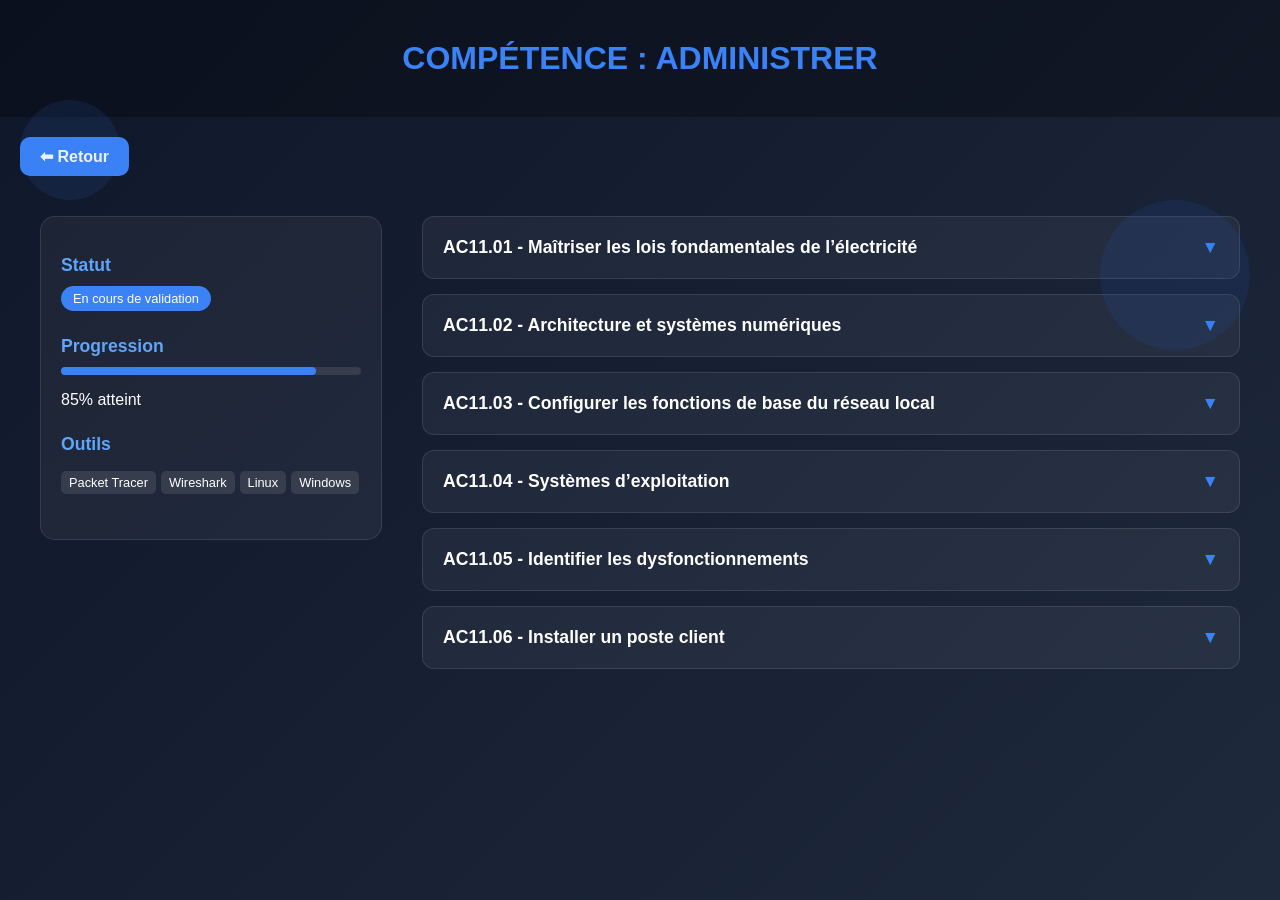
==== commit ee688f27: "oui" ====
--- a/administrer.html
+++ b/administrer.html
@@ -19,115 +19,79 @@
 
 <a href="index.html" class="back">⬅ Retour</a>
 
-<div class="container">
-    <div class="main-wrapper">
-        
-        <aside class="sidebar">
-            <div class="sidebar-block">
-                <h3>Statut du Module</h3>
-                <div class="status-badge">En cours de validation</div>
+<div class="main-container">
+    
+    <aside class="sidebar">
+        <div class="sidebar-block">
+            <h3>Statut</h3>
+            <div class="status-badge">En cours de validation</div>
+        </div>
+
+        <div class="sidebar-block">
+            <h3>Progression</h3>
+            <div class="progress-container">
+                <div class="progress-bar" style="width: 85%;"></div>
             </div>
+            <p class="progress-text">85% atteint</p>
+        </div>
 
-            <div class="sidebar-block">
-                <h3>Progression</h3>
-                <div class="progress-container">
-                    <div class="progress-bar" style="width: 85%;"></div>
-                </div>
-                <p class="progress-text">85% des objectifs atteints</p>
+        <div class="sidebar-block">
+            <h3>Outils</h3>
+            <ul class="tags">
+                <li>Packet Tracer</li>
+                <li>Wireshark</li>
+                <li>Linux</li>
+                <li>Windows</li>
+            </ul>
+        </div>
+    </aside>
+
+    <main class="ac-list">
+        <div class="ac" onclick="toggleAC(this)">
+            <h2>AC11.01 - Maîtriser les lois fondamentales de l’électricité</h2>
+            <div class="ac-content">
+                <p><b>Ce que j’ai fait :</b> Étude des lois de l’électricité et interventions sur équipements.</p>
+                <p><b>Pourquoi :</b> Pour diagnostiquer et réparer en toute sécurité.</p>
+                <p><b>Comment :</b> Multimètre, manuels et mesures sur maquette.</p>
             </div>
+        </div>
 
-            <div class="sidebar-block">
-                <h3>Infos Complémentaires</h3>
-                <p>Ces AC valident la capacité à gérer une infrastructure réseau de base et à maintenir des postes clients.</p>
+        <div class="ac" onclick="toggleAC(this)">
+            <h2>AC11.02 - Architecture et systèmes numériques</h2>
+            <div class="ac-content">
+                <p><b>Ce que j’ai fait :</b> Étude des architectures matérielles et protocoles Internet.</p>
+                <p><b>Pourquoi :</b> Comprendre la communication de données.</p>
             </div>
+        </div>
 
-            <div class="sidebar-block">
-                <h3>Outils utilisés</h3>
-                <ul class="tags">
-                    <li>Packet Tracer</li>
-                    <li>Wireshark</li>
-                    <li>Linux CLI</li>
-                    <li>Windows Server</li>
-                </ul>
+        <div class="ac" onclick="toggleAC(this)">
+            <h2>AC11.03 - Configurer les fonctions de base du réseau local</h2>
+            <div class="ac-content">
+                <p><b>Ce que j’ai fait :</b> Configuration de routeurs et switchs.</p>
             </div>
-        </aside>
+        </div>
 
-        <main class="content">
+        <div class="ac" onclick="toggleAC(this)">
+            <h2>AC11.04 - Systèmes d’exploitation</h2>
+            <div class="ac-content">
+                <p><b>Ce que j’ai fait :</b> Utilisation de Windows et Linux pour administrer des services.</p>
+            </div>
+        </div>
 
-            <div class="ac" onclick="toggleAC(this)">
-                <h2>AC11.01 - Maîtriser les lois fondamentales de l’électricité</h2>
-                <div class="ac-content">
-                    <p><b>Ce que j’ai fait :</b> J’ai étudié les lois de l’électricité et réalisé des interventions sur des équipements simples.</p>
-                    <p><b>Pourquoi :</b> Pour pouvoir diagnostiquer et réparer des équipements réseaux en toute sécurité.</p>
-                    <p><b>Comment :</b> Lecture de manuels, tutoriels en ligne, mesures sur maquette avec multimètre.</p>
-                    <p><b>Difficultés :</b> Compréhension des concepts de courant alternatif et continu, sécurité électrique.</p>
-                    <p><b>Ce que j’en ai appris :</b> Bases solides pour intervenir sur le matériel réseau.</p>
-                    <p><b>Ce que je ferais autrement :</b> Faire plus de mises en situation pratiques pour mieux visualiser les risques.</p>
-                </div>
+        <div class="ac" onclick="toggleAC(this)">
+            <h2>AC11.05 - Identifier les dysfonctionnements</h2>
+            <div class="ac-content">
+                <p><b>Ce que j’ai fait :</b> Diagnostic avec ping, tracert et analyse de logs.</p>
             </div>
+        </div>
 
-            <div class="ac" onclick="toggleAC(this)">
-                <h2>AC11.02 - Comprendre l'architecture et les fondements des systèmes numériques</h2>
-                <div class="ac-content">
-                    <p><b>Ce que j’ai fait :</b> J’ai étudié les architectures matérielles et logicielles, les bases du codage et les protocoles Internet.</p>
-                    <p><b>Pourquoi :</b> Pour comprendre comment fonctionnent les systèmes et la communication de données.</p>
-                    <p><b>Comment :</b> Lecture de documentation, schémas de réseau, exercices de codage simples.</p>
-                    <p><b>Difficultés :</b> La complexité des protocoles et des architectures multiples.</p>
-                    <p><b>Ce que j’en ai appris :</b> Vision globale des systèmes numériques et communication de l’information.</p>
-                    <p><b>Ce que je ferais autrement :</b> Faire des TP pratiques sur simulateurs réseau pour mieux visualiser le flux d’information.</p>
-                </div>
+        <div class="ac" onclick="toggleAC(this)">
+            <h2>AC11.06 - Installer un poste client</h2>
+            <div class="ac-content">
+                <p><b>Ce que j’ai fait :</b> Installation d'OS et configuration des droits utilisateurs.</p>
             </div>
-
-            <div class="ac" onclick="toggleAC(this)">
-                <h2>AC11.03 - Configurer les fonctions de base du réseau local</h2>
-                <div class="ac-content">
-                    <p><b>Ce que j’ai fait :</b> J’ai configuré des postes clients, des routeurs et switchs pour créer un réseau local fonctionnel.</p>
-                    <p><b>Pourquoi :</b> Pour garantir la communication entre les équipements d’un réseau interne.</p>
-                    <p><b>Comment :</b> Utilisation de consoles de configuration, commandes réseau, et tests de connectivité.</p>
-                    <p><b>Difficultés :</b> Paramètres IP mal configurés, conflits d’adresses.</p>
-                    <p><b>Ce que j’en ai appris :</b> Importance de la planification et des standards IP.</p>
-                    <p><b>Ce que je ferais autrement :</b> Créer un plan d’adressage avant de configurer les équipements.</p>
-                </div>
-            </div>
-
-            <div class="ac" onclick="toggleAC(this)">
-                <h2>AC11.04 - Maîtriser les rôles et principes fondamentaux des systèmes d’exploitation</h2>
-                <div class="ac-content">
-                    <p><b>Ce que j’ai fait :</b> J’ai utilisé Windows et Linux pour configurer et administrer des réseaux et services.</p>
-                    <p><b>Pourquoi :</b> Pour comprendre l’interaction entre OS et services réseau.</p>
-                    <p><b>Comment :</b> Installation, configuration de services comme DHCP et FTP, commandes terminal.</p>
-                    <p><b>Difficultés :</b> Différences entre OS, droits utilisateurs, gestion des services.</p>
-                    <p><b>Ce que j’en ai appris :</b> Administration multi-OS et dépannage de services réseau.</p>
-                    <p><b>Ce que je ferais autrement :</b> Suivre un tutoriel pas à pas pour chaque OS avant de mixer.</p>
-                </div>
-            </div>
-
-            <div class="ac" onclick="toggleAC(this)">
-                <h2>AC11.05 - Identifier les dysfonctionnements du réseau local</h2>
-                <div class="ac-content">
-                    <p><b>Ce que j’ai fait :</b> J’ai diagnostiqué des pannes sur le réseau local à l’aide de commandes ping, tracert et tests de connectivité.</p>
-                    <p><b>Pourquoi :</b> Pour pouvoir résoudre rapidement les problèmes et signaler correctement.</p>
-                    <p><b>Comment :</b> Observation des voyants des équipements, analyse des logs et tests réseau.</p>
-                    <p><b>Difficultés :</b> Identifier la source exacte des problèmes (câble, switch, IP).</p>
-                    <p><b>Ce que j’en ai appris :</b> Méthodologie de dépannage et importance de la documentation.</p>
-                    <p><b>Ce que je ferais autrement :</b> Prendre des notes détaillées pour chaque étape de diagnostic.</p>
-                </div>
-            </div>
-
-            <div class="ac" onclick="toggleAC(this)">
-                <h2>AC11.06 - Installer un poste client</h2>
-                <div class="ac-content">
-                    <p><b>Ce que j’ai fait :</b> J’ai installé un poste client, configuré le système et les logiciels réseau nécessaires.</p>
-                    <p><b>Pourquoi :</b> Pour que l’utilisateur puisse se connecter et utiliser les services du réseau.</p>
-                    <p><b>Comment :</b> Installation du système d’exploitation, configuration IP, accès aux ressources partagées.</p>
-                    <p><b>Difficultés :</b> Problèmes de compatibilité et permissions réseau.</p>
-                    <p><b>Ce que j’en ai appris :</b> Importance de la configuration correcte et des droits utilisateurs.</p>
-                    <p><b>Ce que je ferais autrement :</b> Préparer un guide pas à pas pour chaque type de poste.</p>
-                </div>
-            </div>
-
-        </main>
-    </div>
+        </div>
+    </main>
 </div>
 
 <script>
--- a/assets/css/ac-style.css
+++ b/assets/css/ac-style.css
@@ -1,207 +1,92 @@
 /* === GENERAL === */
 body {
-    font-family: 'Segoe UI', Roboto, Helvetica, Arial, sans-serif;
+    font-family: 'Segoe UI', Arial, sans-serif;
     background: linear-gradient(135deg, #0f172a, #1e293b);
     color: #fff;
     margin: 0;
-    padding: 0;
-    position: relative;
-    overflow-x: hidden;
     min-height: 100vh;
 }
 
-/* DECORATION FLOTTANTE */
-.side-bubble {
-    position: fixed;
-    border-radius: 50%;
-    opacity: 0.1;
-    z-index: 0;
-    pointer-events: none;
-}
+.side-bubble { position: fixed; border-radius: 50%; opacity: 0.1; z-index: 0; pointer-events: none; }
 .side-bubble1 { width: 100px; height: 100px; left: 20px; top: 100px; background: #3b82f6; }
 .side-bubble2 { width: 150px; height: 150px; right: 30px; top: 200px; background: #2563eb; }
-.side-bubble3 { width: 80px; height: 80px; left: 50px; bottom: 150px; background: #3b82f6; }
-.side-bubble4 { width: 120px; height: 120px; right: 60px; bottom: 100px; background: #2563eb; }
 
-/* HEADER */
-header {
-    text-align: center;
-    padding: 50px 20px;
-    background: rgba(0,0,0,0.3);
-    border-bottom: 1px solid rgba(255,255,255,0.05);
-    margin-bottom: 30px;
-}
-header h1 { font-size: 2.5em; color: #3b82f6; margin: 0; text-transform: uppercase; letter-spacing: 2px; }
+header { text-align: center; padding: 40px; background: rgba(0,0,0,0.3); }
+header h1 { color: #3b82f6; margin: 0; text-transform: uppercase; }
 
-/* BOUTON RETOUR */
-.back {
-    display: inline-block;
-    margin: 0 0 20px 20px;
-    padding: 10px 20px;
-    background: #3b82f6;
-    color: white;
-    text-decoration: none;
-    border-radius: 12px;
-    transition: 0.3s;
-    font-weight: bold;
-    box-shadow: 0 4px 10px rgba(59, 130, 246, 0.3);
-}
-.back:hover { background: #2563eb; transform: translateY(-2px); }
+.back { display: inline-block; margin: 20px; padding: 10px 20px; background: #3b82f6; color: white; text-decoration: none; border-radius: 10px; font-weight: bold; }
 
-/* --- MISE EN PAGE EN GRILLE --- */
-.container {
+/* === LA GRILLE (L'IMPORTANCE EST ICI) === */
+.main-container {
+    display: flex; /* Utilisation de flex pour plus de stabilité */
     max-width: 1200px;
     margin: 0 auto;
-    padding: 0 20px 50px 20px;
-    position: relative;
-    z-index: 1;
+    padding: 20px;
+    gap: 40px; /* Espace entre sidebar et AC */
+    align-items: flex-start;
 }
 
-.main-wrapper {
-    display: grid;
-    grid-template-columns: 320px 1fr;
-    gap: 40px;
-    align-items: start;
+/* SIDEBAR */
+.sidebar {
+    width: 300px; /* Largeur fixe */
+    flex-shrink: 0; /* Empêche la sidebar de rétrécir */
+    background: rgba(255, 255, 255, 0.05);
+    border: 1px solid rgba(255, 255, 255, 0.1);
+    padding: 20px;
+    border-radius: 15px;
+    position: sticky;
+    top: 20px;
 }
 
-/* --- SIDEBAR --- */
-.sidebar {
-    background: rgba(255, 255, 255, 0.03);
-    border: 1px solid rgba(255, 255, 255, 0.08);
-    border-radius: 20px;
-    padding: 25px;
-    position: sticky;
-    top: 30px;
+.sidebar-block { margin-bottom: 25px; }
+.sidebar-block h3 { color: #60a5fa; font-size: 1.1em; margin-bottom: 10px; }
+
+.status-badge { background: #3b82f6; padding: 5px 12px; border-radius: 15px; font-size: 0.8em; display: inline-block; }
+
+.progress-container { background: rgba(255,255,255,0.1); height: 8px; border-radius: 4px; margin: 10px 0; }
+.progress-bar { background: #3b82f6; height: 100%; border-radius: 4px; }
+
+.tags { list-style: none; padding: 0; display: flex; flex-wrap: wrap; gap: 5px; }
+.tags li { background: rgba(255,255,255,0.1); padding: 4px 8px; border-radius: 5px; font-size: 0.8em; }
+
+/* LISTE DES AC */
+.ac-list {
+    flex-grow: 1; /* Prend tout l'espace restant à droite */
 }
 
-.sidebar-block {
-    margin-bottom: 30px;
-}
-
-.sidebar-block h3 {
-    font-size: 1.1em;
-    color: #60a5fa;
-    margin-bottom: 15px;
-    text-transform: uppercase;
-}
-
-.sidebar-block p {
-    font-size: 0.95em;
-    line-height: 1.5;
-    color: #94a3b8;
-}
-
-.status-badge {
-    background: rgba(59, 130, 246, 0.2);
-    color: #3b82f6;
-    padding: 8px 15px;
-    border-radius: 20px;
-    font-size: 0.85em;
-    font-weight: bold;
-    display: inline-block;
-    border: 1px solid #3b82f6;
-}
-
-.progress-container {
-    height: 10px;
-    background: rgba(255,255,255,0.1);
-    border-radius: 5px;
-    margin-bottom: 10px;
-}
-
-.progress-bar {
-    height: 100%;
-    background: #3b82f6;
-    border-radius: 5px;
-    box-shadow: 0 0 10px rgba(59, 130, 246, 0.5);
-}
-
-.progress-text { font-size: 0.85em; font-weight: bold; color: #3b82f6; }
-
-.tags {
-    list-style: none;
-    padding: 0;
-    display: flex;
-    flex-wrap: wrap;
-    gap: 8px;
-}
-
-.tags li {
-    background: rgba(255,255,255,0.05);
-    padding: 5px 12px;
-    border-radius: 6px;
-    font-size: 0.85em;
-    color: #cbd5e1;
-}
-
-/* --- BLOCS AC --- */
 .ac {
     background: rgba(255, 255, 255, 0.05);
     border: 1px solid rgba(255, 255, 255, 0.1);
-    border-radius: 15px;
+    border-radius: 12px;
     margin-bottom: 15px;
     cursor: pointer;
-    transition: all 0.3s ease;
+    transition: 0.3s;
 }
 
-.ac h2 {
-    font-size: 1.05em;
-    padding: 22px;
-    margin: 0;
-    color: #e2e8f0;
-    display: flex;
-    justify-content: space-between;
-    align-items: center;
-}
+.ac h2 { font-size: 1.1em; padding: 20px; margin: 0; display: flex; justify-content: space-between; }
+.ac h2::after { content: '▼'; color: #3b82f6; transition: 0.3s; }
 
-.ac h2::after {
-    content: '▼';
-    font-size: 0.7em;
-    transition: transform 0.3s;
-    color: #3b82f6;
-}
+.ac:hover { background: rgba(59, 130, 246, 0.1); border-color: #3b82f6; }
 
-.ac:hover {
-    background: rgba(59, 130, 246, 0.1);
-    border-color: rgba(59, 130, 246, 0.4);
-    transform: translateX(8px);
-}
-
-.ac.active {
-    background: rgba(59, 130, 246, 0.05);
-    border-color: #3b82f6;
-    box-shadow: 0 5px 20px rgba(0,0,0,0.3);
-}
-
-.ac.active h2 { color: #3b82f6; }
+.ac.active { border-color: #3b82f6; background: rgba(59, 130, 246, 0.05); }
 .ac.active h2::after { transform: rotate(180deg); }
 
-/* CONTENU CACHÉ */
 .ac-content {
     max-height: 0;
     overflow: hidden;
-    transition: max-height 0.4s ease, padding 0.3s ease;
-    padding: 0 22px;
+    transition: 0.4s ease;
+    padding: 0 20px;
 }
 
 .ac.active .ac-content {
-    max-height: 1000px;
-    padding-bottom: 25px;
+    max-height: 500px;
+    padding-bottom: 20px;
 }
 
-.ac-content p {
-    margin: 10px 0;
-    line-height: 1.6;
-    background: rgba(255,255,255,0.03);
-    border-radius: 10px;
-    padding: 12px 18px;
-    border-left: 4px solid #3b82f6;
-}
+.ac-content p { background: rgba(255,255,255,0.03); padding: 15px; border-radius: 8px; border-left: 4px solid #3b82f6; }
 
-.ac-content p b { color: #60a5fa; }
-
-/* Responsive simple */
-@media (max-width: 900px) {
-    .main-wrapper { grid-template-columns: 1fr; }
-    .sidebar { position: static; margin-bottom: 30px; }
+/* Mode Mobile (si l'écran est petit, on remet tout l'un sur l'autre) */
+@media (max-width: 800px) {
+    .main-container { flex-direction: column; }
+    .sidebar { width: 100%; box-sizing: border-box; }
 }
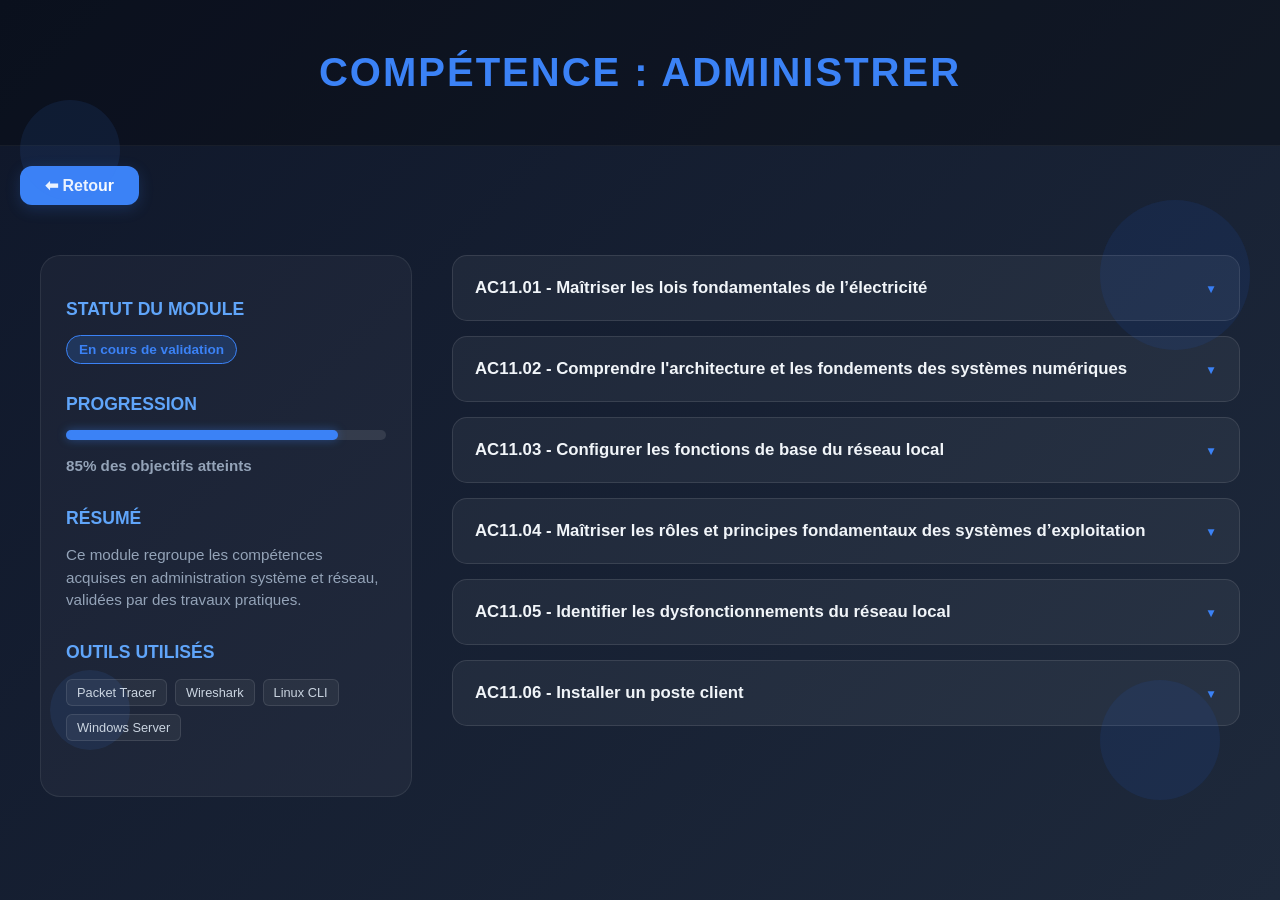
==== commit 43f9a26a: "oui" ====
--- a/administrer.html
+++ b/administrer.html
@@ -23,7 +23,7 @@
     
     <aside class="sidebar">
         <div class="sidebar-block">
-            <h3>Statut</h3>
+            <h3>Statut du Module</h3>
             <div class="status-badge">En cours de validation</div>
         </div>
 
@@ -32,65 +32,99 @@
             <div class="progress-container">
                 <div class="progress-bar" style="width: 85%;"></div>
             </div>
-            <p class="progress-text">85% atteint</p>
+            <p class="progress-text">85% des objectifs atteints</p>
         </div>
 
         <div class="sidebar-block">
-            <h3>Outils</h3>
+            <h3>Résumé</h3>
+            <p>Ce module regroupe les compétences acquises en administration système et réseau, validées par des travaux pratiques.</p>
+        </div>
+
+        <div class="sidebar-block">
+            <h3>Outils utilisés</h3>
             <ul class="tags">
                 <li>Packet Tracer</li>
                 <li>Wireshark</li>
-                <li>Linux</li>
-                <li>Windows</li>
+                <li>Linux CLI</li>
+                <li>Windows Server</li>
             </ul>
         </div>
     </aside>
 
     <main class="ac-list">
+
         <div class="ac" onclick="toggleAC(this)">
             <h2>AC11.01 - Maîtriser les lois fondamentales de l’électricité</h2>
             <div class="ac-content">
-                <p><b>Ce que j’ai fait :</b> Étude des lois de l’électricité et interventions sur équipements.</p>
-                <p><b>Pourquoi :</b> Pour diagnostiquer et réparer en toute sécurité.</p>
-                <p><b>Comment :</b> Multimètre, manuels et mesures sur maquette.</p>
+                <p><b>Ce que j’ai fait :</b> J’ai étudié les lois de l’électricité et réalisé des interventions sur des équipements simples.</p>
+                <p><b>Pourquoi :</b> Pour pouvoir diagnostiquer et réparer des équipements réseaux en toute sécurité.</p>
+                <p><b>Comment :</b> Lecture de manuels, tutoriels en ligne, mesures sur maquette avec multimètre.</p>
+                <p><b>Difficultés :</b> Compréhension des concepts de courant alternatif et continu, sécurité électrique.</p>
+                <p><b>Ce que j’en ai appris :</b> Bases solides pour intervenir sur le matériel réseau.</p>
+                <p><b>Ce que je ferais autrement :</b> Faire plus de mises en situation pratiques pour mieux visualiser les risques.</p>
             </div>
         </div>
 
         <div class="ac" onclick="toggleAC(this)">
-            <h2>AC11.02 - Architecture et systèmes numériques</h2>
+            <h2>AC11.02 - Comprendre l'architecture et les fondements des systèmes numériques</h2>
             <div class="ac-content">
-                <p><b>Ce que j’ai fait :</b> Étude des architectures matérielles et protocoles Internet.</p>
-                <p><b>Pourquoi :</b> Comprendre la communication de données.</p>
+                <p><b>Ce que j’ai fait :</b> J’ai étudié les architectures matérielles et logicielles, les bases du codage et les protocoles Internet.</p>
+                <p><b>Pourquoi :</b> Pour comprendre comment fonctionnent les systèmes et la communication de données.</p>
+                <p><b>Comment :</b> Lecture de documentation, schémas de réseau, exercices de codage simples.</p>
+                <p><b>Difficultés :</b> La complexité des protocoles et des architectures multiples.</p>
+                <p><b>Ce que j’en ai appris :</b> Vision globale des systèmes numériques et communication de l’information.</p>
+                <p><b>Ce que je ferais autrement :</b> Faire des TP pratiques sur simulateurs réseau pour mieux visualiser le flux d’information.</p>
             </div>
         </div>
 
         <div class="ac" onclick="toggleAC(this)">
             <h2>AC11.03 - Configurer les fonctions de base du réseau local</h2>
             <div class="ac-content">
-                <p><b>Ce que j’ai fait :</b> Configuration de routeurs et switchs.</p>
+                <p><b>Ce que j’ai fait :</b> J’ai configuré des postes clients, des routeurs et switchs pour créer un réseau local fonctionnel.</p>
+                <p><b>Pourquoi :</b> Pour garantir la communication entre les équipements d’un réseau interne.</p>
+                <p><b>Comment :</b> Utilisation de consoles de configuration, commandes réseau, et tests de connectivité.</p>
+                <p><b>Difficultés :</b> Paramètres IP mal configurés, conflits d’adresses.</p>
+                <p><b>Ce que j’en ai appris :</b> Importance de la planification et des standards IP.</p>
+                <p><b>Ce que je ferais autrement :</b> Créer un plan d’adressage avant de configurer les équipements.</p>
             </div>
         </div>
 
         <div class="ac" onclick="toggleAC(this)">
-            <h2>AC11.04 - Systèmes d’exploitation</h2>
+            <h2>AC11.04 - Maîtriser les rôles et principes fondamentaux des systèmes d’exploitation</h2>
             <div class="ac-content">
-                <p><b>Ce que j’ai fait :</b> Utilisation de Windows et Linux pour administrer des services.</p>
+                <p><b>Ce que j’ai fait :</b> J’ai utilisé Windows et Linux pour configurer et administrer des réseaux et services.</p>
+                <p><b>Pourquoi :</b> Pour comprendre l’interaction entre OS et services réseau.</p>
+                <p><b>Comment :</b> Installation, configuration de services comme DHCP et FTP, commandes terminal.</p>
+                <p><b>Difficultés :</b> Différences entre OS, droits utilisateurs, gestion des services.</p>
+                <p><b>Ce que j’en ai appris :</b> Administration multi-OS et dépannage de services réseau.</p>
+                <p><b>Ce que je ferais autrement :</b> Suivre un tutoriel pas à pas pour chaque OS avant de mixer.</p>
             </div>
         </div>
 
         <div class="ac" onclick="toggleAC(this)">
-            <h2>AC11.05 - Identifier les dysfonctionnements</h2>
+            <h2>AC11.05 - Identifier les dysfonctionnements du réseau local</h2>
             <div class="ac-content">
-                <p><b>Ce que j’ai fait :</b> Diagnostic avec ping, tracert et analyse de logs.</p>
+                <p><b>Ce que j’ai fait :</b> J’ai diagnostiqué des pannes sur le réseau local à l’aide de commandes ping, tracert et tests de connectivité.</p>
+                <p><b>Pourquoi :</b> Pour pouvoir résoudre rapidement les problèmes et signaler correctement.</p>
+                <p><b>Comment :</b> Observation des voyants des équipements, analyse des logs et tests réseau.</p>
+                <p><b>Difficultés :</b> Identifier la source exacte des problèmes (câble, switch, IP).</p>
+                <p><b>Ce que j’en ai appris :</b> Méthodologie de dépannage et importance de la documentation.</p>
+                <p><b>Ce que je ferais autrement :</b> Prendre des notes détaillées pour chaque étape de diagnostic.</p>
             </div>
         </div>
 
         <div class="ac" onclick="toggleAC(this)">
             <h2>AC11.06 - Installer un poste client</h2>
             <div class="ac-content">
-                <p><b>Ce que j’ai fait :</b> Installation d'OS et configuration des droits utilisateurs.</p>
+                <p><b>Ce que j’ai fait :</b> J’ai installé un poste client, configuré le système et les logiciels réseau nécessaires.</p>
+                <p><b>Pourquoi :</b> Pour que l’utilisateur puisse se connecter et utiliser les services du réseau.</p>
+                <p><b>Comment :</b> Installation du système d’exploitation, configuration IP, accès aux ressources partagées.</p>
+                <p><b>Difficultés :</b> Problèmes de compatibilité et permissions réseau.</p>
+                <p><b>Ce que j’en ai appris :</b> Importance de la configuration correcte et des droits utilisateurs.</p>
+                <p><b>Ce que je ferais autrement :</b> Préparer un guide pas à pas pour chaque type de poste.</p>
             </div>
         </div>
+
     </main>
 </div>
 
--- a/assets/css/ac-style.css
+++ b/assets/css/ac-style.css
@@ -7,86 +7,133 @@
     min-height: 100vh;
 }
 
+/* DECORATION */
 .side-bubble { position: fixed; border-radius: 50%; opacity: 0.1; z-index: 0; pointer-events: none; }
 .side-bubble1 { width: 100px; height: 100px; left: 20px; top: 100px; background: #3b82f6; }
 .side-bubble2 { width: 150px; height: 150px; right: 30px; top: 200px; background: #2563eb; }
+.side-bubble3 { width: 80px; height: 80px; left: 50px; bottom: 150px; background: #3b82f6; }
+.side-bubble4 { width: 120px; height: 120px; right: 60px; bottom: 100px; background: #2563eb; }
 
-header { text-align: center; padding: 40px; background: rgba(0,0,0,0.3); }
-header h1 { color: #3b82f6; margin: 0; text-transform: uppercase; }
+/* HEADER */
+header { text-align: center; padding: 50px 20px; background: rgba(0,0,0,0.3); border-bottom: 1px solid rgba(255,255,255,0.05); }
+header h1 { font-size: 2.5em; color: #3b82f6; margin: 0; text-transform: uppercase; letter-spacing: 2px; }
 
-.back { display: inline-block; margin: 20px; padding: 10px 20px; background: #3b82f6; color: white; text-decoration: none; border-radius: 10px; font-weight: bold; }
+/* BOUTON RETOUR */
+.back {
+    display: inline-block;
+    margin: 20px;
+    padding: 10px 25px;
+    background: #3b82f6;
+    color: white;
+    text-decoration: none;
+    border-radius: 12px;
+    font-weight: bold;
+    transition: 0.3s;
+    box-shadow: 0 4px 15px rgba(59, 130, 246, 0.2);
+}
+.back:hover { background: #2563eb; transform: translateY(-2px); }
 
-/* === LA GRILLE (L'IMPORTANCE EST ICI) === */
+/* --- MISE EN PAGE PRINCIPALE --- */
 .main-container {
-    display: flex; /* Utilisation de flex pour plus de stabilité */
+    display: flex;
     max-width: 1200px;
-    margin: 0 auto;
-    padding: 20px;
-    gap: 40px; /* Espace entre sidebar et AC */
+    margin: 30px auto;
+    padding: 0 20px;
+    gap: 40px;
     align-items: flex-start;
 }
 
 /* SIDEBAR */
 .sidebar {
-    width: 300px; /* Largeur fixe */
-    flex-shrink: 0; /* Empêche la sidebar de rétrécir */
-    background: rgba(255, 255, 255, 0.05);
-    border: 1px solid rgba(255, 255, 255, 0.1);
-    padding: 20px;
-    border-radius: 15px;
+    width: 320px;
+    flex-shrink: 0;
+    background: rgba(255, 255, 255, 0.04);
+    border: 1px solid rgba(255, 255, 255, 0.08);
+    padding: 25px;
+    border-radius: 20px;
     position: sticky;
-    top: 20px;
+    top: 30px;
 }
 
-.sidebar-block { margin-bottom: 25px; }
-.sidebar-block h3 { color: #60a5fa; font-size: 1.1em; margin-bottom: 10px; }
+.sidebar-block { margin-bottom: 30px; }
+.sidebar-block h3 { color: #60a5fa; font-size: 1.1em; margin-bottom: 15px; text-transform: uppercase; }
+.sidebar-block p { font-size: 0.95em; color: #94a3b8; line-height: 1.5; }
 
-.status-badge { background: #3b82f6; padding: 5px 12px; border-radius: 15px; font-size: 0.8em; display: inline-block; }
+.status-badge {
+    background: rgba(59, 130, 246, 0.2);
+    color: #3b82f6;
+    padding: 6px 12px;
+    border-radius: 20px;
+    font-size: 0.85em;
+    font-weight: bold;
+    border: 1px solid #3b82f6;
+    display: inline-block;
+}
 
-.progress-container { background: rgba(255,255,255,0.1); height: 8px; border-radius: 4px; margin: 10px 0; }
-.progress-bar { background: #3b82f6; height: 100%; border-radius: 4px; }
+.progress-container { background: rgba(255,255,255,0.1); height: 10px; border-radius: 5px; margin: 10px 0; }
+.progress-bar { background: #3b82f6; height: 100%; border-radius: 5px; box-shadow: 0 0 10px rgba(59, 130, 246, 0.4); }
+.progress-text { font-size: 0.85em; color: #3b82f6; font-weight: bold; }
 
-.tags { list-style: none; padding: 0; display: flex; flex-wrap: wrap; gap: 5px; }
-.tags li { background: rgba(255,255,255,0.1); padding: 4px 8px; border-radius: 5px; font-size: 0.8em; }
+.tags { list-style: none; padding: 0; display: flex; flex-wrap: wrap; gap: 8px; }
+.tags li { background: rgba(255,255,255,0.05); padding: 5px 10px; border-radius: 6px; font-size: 0.8em; color: #cbd5e1; border: 1px solid rgba(255,255,255,0.1); }
 
 /* LISTE DES AC */
-.ac-list {
-    flex-grow: 1; /* Prend tout l'espace restant à droite */
-}
+.ac-list { flex-grow: 1; }
 
 .ac {
     background: rgba(255, 255, 255, 0.05);
     border: 1px solid rgba(255, 255, 255, 0.1);
-    border-radius: 12px;
+    border-radius: 15px;
     margin-bottom: 15px;
     cursor: pointer;
-    transition: 0.3s;
+    transition: all 0.3s ease;
 }
 
-.ac h2 { font-size: 1.1em; padding: 20px; margin: 0; display: flex; justify-content: space-between; }
-.ac h2::after { content: '▼'; color: #3b82f6; transition: 0.3s; }
+.ac h2 {
+    font-size: 1.05em;
+    padding: 22px;
+    margin: 0;
+    color: #f1f5f9;
+    display: flex;
+    justify-content: space-between;
+    align-items: center;
+}
 
-.ac:hover { background: rgba(59, 130, 246, 0.1); border-color: #3b82f6; }
+.ac h2::after { content: '▼'; font-size: 0.7em; color: #3b82f6; transition: 0.3s; }
 
-.ac.active { border-color: #3b82f6; background: rgba(59, 130, 246, 0.05); }
+.ac:hover {
+    background: rgba(59, 130, 246, 0.12);
+    border-color: rgba(59, 130, 246, 0.5);
+    transform: translateX(10px);
+}
+
+.ac.active { border-color: #3b82f6; background: rgba(59, 130, 246, 0.05); box-shadow: 0 5px 20px rgba(0,0,0,0.3); }
+.ac.active h2 { color: #3b82f6; }
 .ac.active h2::after { transform: rotate(180deg); }
 
+/* CONTENU CACHÉ */
 .ac-content {
     max-height: 0;
     overflow: hidden;
-    transition: 0.4s ease;
-    padding: 0 20px;
+    transition: 0.4s ease-in-out;
+    padding: 0 22px;
 }
 
-.ac.active .ac-content {
-    max-height: 500px;
-    padding-bottom: 20px;
+.ac.active .ac-content { max-height: 1000px; padding-bottom: 25px; }
+
+.ac-content p {
+    margin: 10px 0;
+    line-height: 1.6;
+    background: rgba(255,255,255,0.03);
+    border-radius: 10px;
+    padding: 15px;
+    border-left: 4px solid #3b82f6;
 }
 
-.ac-content p { background: rgba(255,255,255,0.03); padding: 15px; border-radius: 8px; border-left: 4px solid #3b82f6; }
+.ac-content p b { color: #60a5fa; }
 
-/* Mode Mobile (si l'écran est petit, on remet tout l'un sur l'autre) */
-@media (max-width: 800px) {
+/* RESPONSIVE */
+@media (max-width: 900px) {
     .main-container { flex-direction: column; }
-    .sidebar { width: 100%; box-sizing: border-box; }
+    .sidebar { width: 100%; box-sizing: border-box; position: static; }
 }
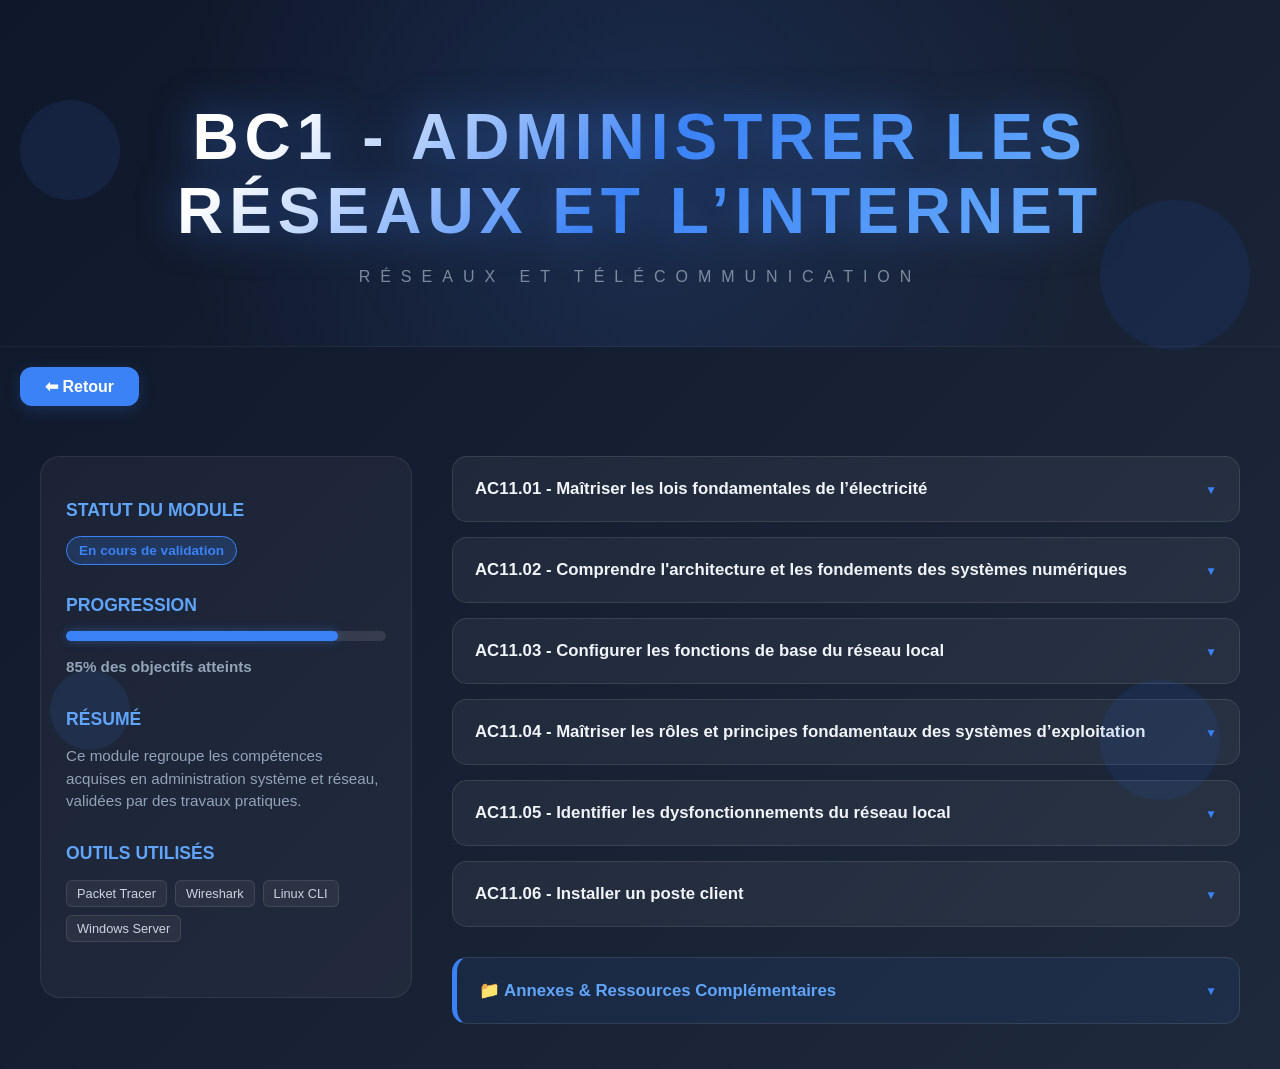
==== commit 83f00187: "MAJ FINAL" ====
--- a/administrer.html
+++ b/administrer.html
@@ -4,7 +4,7 @@
     <meta charset="UTF-8">
     <meta name="viewport" content="width=device-width, initial-scale=1.0">
     <title>Compétence : Administrer</title>
-    <link rel="stylesheet" href="/assets/css/ac-style.css">
+    <link rel="stylesheet" href="assets/css/ac-style.css">
 </head>
 <body>
 
@@ -14,7 +14,8 @@
 <div class="side-bubble side-bubble4"></div>
 
 <header>
-    <h1>Compétence : Administrer</h1>
+    <h1>
+        BC1 - Administrer les réseaux et l’Internet</h1>
 </header>
 
 <a href="index.html" class="back">⬅ Retour</a>
@@ -125,6 +126,30 @@
             </div>
         </div>
 
+        <div class="ac annexe-special" onclick="toggleAC(this)">
+            <h2>📁 Annexes & Ressources Complémentaires</h2>
+            <div class="ac-content">
+                <div class="annexe-grid">
+                    
+                    <div class="annexe-item">
+                        <p><b>🎥 Démonstration vidéo : (cliquez sur "Regarder la vidéo sur Youtube)</b></p>
+                        <div class="video-responsive">
+                            <iframe src="https://www.youtube.com/embed/osit35bQuTg?si=H8w83vbS66jLeFuJ" frameborder="0" allowfullscreen></iframe>
+                        </div>
+                    </div>
+        
+                    <div class="annexe-item">
+                        <p><b>📄 Compte-rendu de TP :</b></p>
+                        <a href="assets/pdf/admin.pdf" target="_blank" class="external-link">
+                            <span>Ouvrir le document PDF</span>
+                            <i>📥</i>
+                        </a>
+                    </div>
+        
+                </div>
+            </div>
+        </div>
+
     </main>
 </div>
 
@@ -135,4 +160,4 @@
 </script>
 
 </body>
-</html>+</html>
--- a/assets/css/ac-style.css
+++ b/assets/css/ac-style.css
@@ -15,8 +15,59 @@
 .side-bubble4 { width: 120px; height: 120px; right: 60px; bottom: 100px; background: #2563eb; }
 
 /* HEADER */
-header { text-align: center; padding: 50px 20px; background: rgba(0,0,0,0.3); border-bottom: 1px solid rgba(255,255,255,0.05); }
-header h1 { font-size: 2.5em; color: #3b82f6; margin: 0; text-transform: uppercase; letter-spacing: 2px; }
+/* HEADER REVISITÉ - FOCUS SUR LE STYLE ET LA VISIBILITÉ */
+header { 
+    text-align: center; 
+    padding: 100px 20px 60px 20px; /* Plus d'espace en haut */
+    background: radial-gradient(circle at center, rgba(59, 130, 246, 0.15) 0%, transparent 70%);
+    border-bottom: 1px solid rgba(255, 255, 255, 0.05);
+    width: 100%;
+    box-sizing: border-box;
+}
+
+header h1 { 
+    font-size: 4em; /* On l'agrandit bien */
+    font-weight: 900;
+    margin: 0; 
+    text-transform: uppercase; 
+    letter-spacing: 6px;
+    display: inline-block; /* Pour que le dégradé s'applique bien au texte */
+    
+    /* Le dégradé qui brille */
+    background: linear-gradient(135deg, #fff 20%, #3b82f6 50%, #60a5fa 80%);
+    -webkit-background-clip: text;
+    -webkit-text-fill-color: transparent;
+    
+    /* Lueur néon */
+    filter: drop-shadow(0 0 20px rgba(59, 130, 246, 0.5));
+    
+    animation: slideIn 1.2s ease-out;
+}
+
+/* Le sous-titre corrigé (plus gros et blanc/gris clair) */
+header::after {
+    content: "Réseaux et Télécommunication";
+    display: block;
+    font-size: 1rem; /* Taille lisible */
+    color: #94a3b8;
+    letter-spacing: 10px;
+    margin-top: 20px;
+    font-weight: 300;
+    text-transform: uppercase;
+    opacity: 0.8;
+}
+
+/* Animation fluide */
+@keyframes slideIn {
+    from { opacity: 0; transform: translateY(-30px); }
+    to { opacity: 1; transform: translateY(0); }
+}
+
+/* Correction mobile */
+@media (max-width: 768px) {
+    header h1 { font-size: 2.2em; letter-spacing: 3px; }
+    header::after { font-size: 0.7rem; letter-spacing: 4px; }
+}
 
 /* BOUTON RETOUR */
 .back {
@@ -136,4 +187,112 @@
 @media (max-width: 900px) {
     .main-container { flex-direction: column; }
     .sidebar { width: 100%; box-sizing: border-box; position: static; }
+}
+
+
+
+.annexe-special {
+    border-left: 5px solid #3b82f6 !important; /* Bordure plus épaisse */
+    background: rgba(59, 130, 246, 0.08) !important; /* Fond légèrement bleuté */
+    margin-top: 30px; /* Espace pour le séparer des AC */
+}
+
+.annexe-special h2 {
+    color: #60a5fa !important;
+}
+
+/* Organisation du contenu à l'intérieur */
+.annexe-grid {
+    display: flex;
+    flex-direction: column;
+    gap: 20px;
+    padding-top: 10px;
+}
+
+.annexe-item {
+    background: rgba(255, 255, 255, 0.03);
+    padding: 15px;
+    border-radius: 12px;
+    border: 1px solid rgba(255, 255, 255, 0.05);
+}
+
+.annexe-item p {
+    background: none !important; /* On retire le fond gris des paragraphes standards */
+    border: none !important;
+    padding: 0 0 10px 0 !important;
+}
+
+/* Images */
+.media-container img {
+    width: 100%;
+    max-width: 600px; /* Évite que l'image soit trop géante */
+    display: block;
+    margin: 0 auto;
+    border-radius: 8px;
+    box-shadow: 0 4px 15px rgba(0,0,0,0.3);
+}
+
+/* Vidéo Youtube */
+.video-responsive {
+    position: relative;
+    padding-bottom: 56.25%; /* Ratio 16:9 */
+    height: 0;
+    overflow: hidden;
+    max-width: 600px;
+    margin: 0 auto;
+    border-radius: 8px;
+}
+
+.video-responsive iframe {
+    position: absolute;
+    top: 0;
+    left: 0;
+    width: 100%;
+    height: 100%;
+}
+
+/* Lien web */
+.external-link {
+    display: flex;
+    justify-content: space-between;
+    align-items: center;
+    background: #3b82f6;
+    color: white !important;
+    padding: 15px 20px;
+    text-decoration: none;
+    border-radius: 10px;
+    font-weight: bold;
+    transition: 0.3s;
+}
+
+.external-link:hover {
+    background: #2563eb;
+    transform: translateY(-2px);
+}
+
+/* --- NOUVELLE SOLUTION : ZONE DÉFILANTE POUR IMAGE DE TP --- */
+
+/* 1. On force l'accordéon à s'ouvrir complètement sans limite */
+.ac.active .ac-content { 
+    max-height: none !important; 
+    display: block !important;
+}
+
+/* 2. On crée la zone défilante pour l'image */
+.annexe-image-scroll {
+    max-height: 600px; /* C'est la hauteur "fenêtre" de ton image. Ajuste si besoin (ex: 500px, 700px) */
+    overflow-y: auto;  /* Active le défilement vertical uniquement */
+    border: 1px solid rgba(255, 255, 255, 0.1);
+    border-radius: 8px;
+    background: rgba(0, 0, 0, 0.2); /* Fond sombre pour mieux voir */
+    padding: 10px;
+    margin-top: 10px;
+}
+
+/* 3. On s'assure que l'image à l'intérieur est bien dimensionnée */
+.annexe-image-scroll img {
+    width: 100%;       /* Prend toute la largeur de la zone défilante */
+    height: auto;      /* Garde les proportions */
+    display: block;
+    border-radius: 4px;
 }
